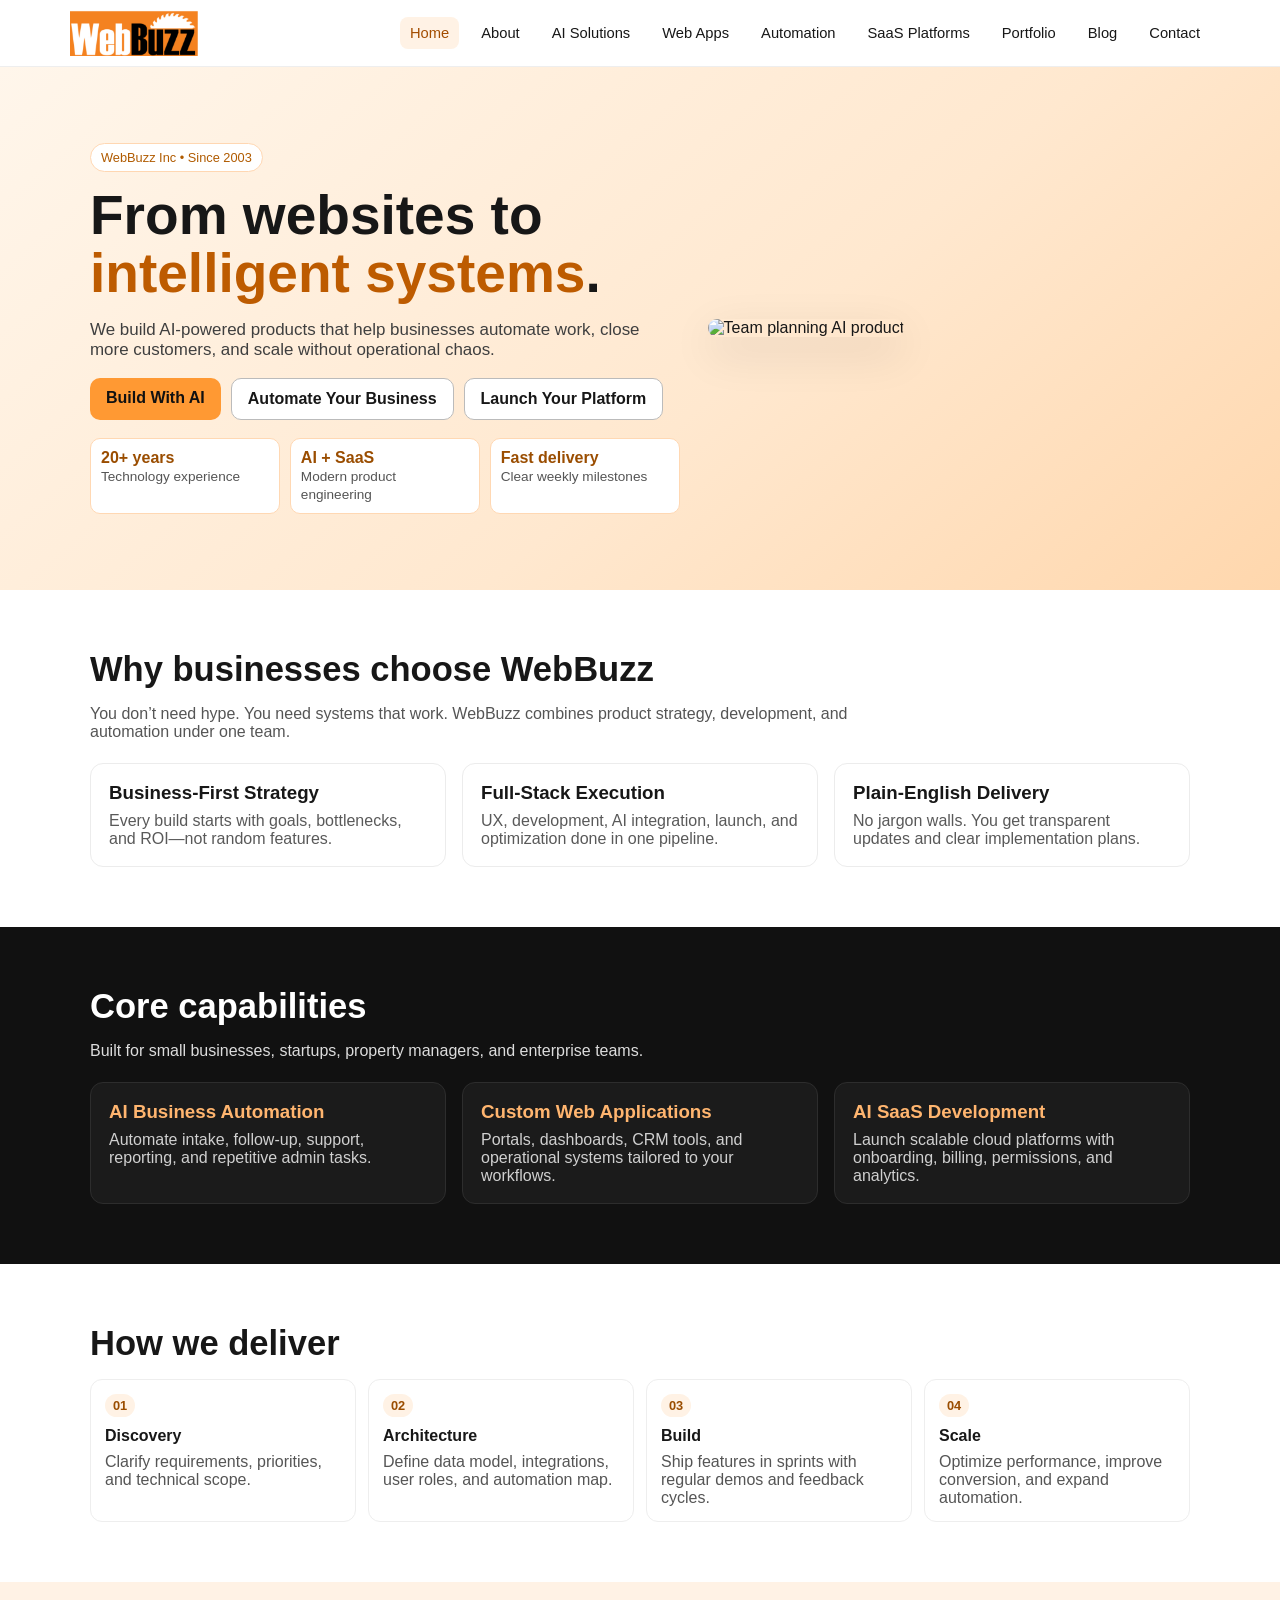
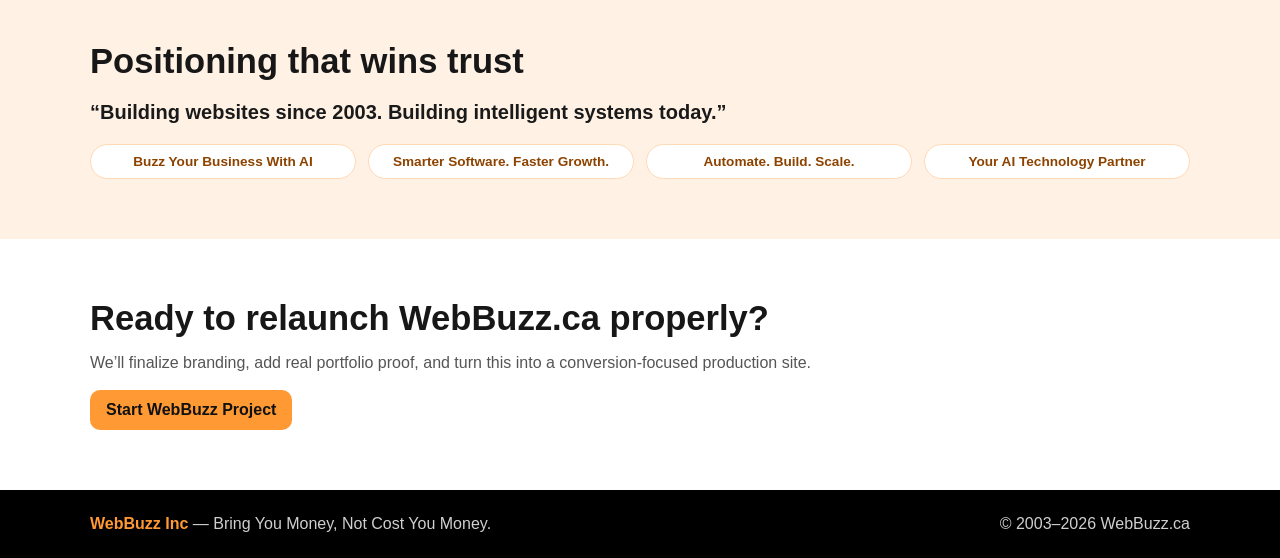
==== index.html @ e6836f95 "Fix header branding: remove duplicate text and switch to single logo asset" ====
<!doctype html><html lang='en'><head><meta charset='UTF-8'><meta name='viewport' content='width=device-width,initial-scale=1'><title>WebBuzz | AI Solutions & Web Development Since 2003</title><meta name='description' content='WebBuzz Inc builds AI-powered web apps, automation systems, and SaaS platforms. Building websites since 2003. Building intelligent systems today.'><link rel='stylesheet' href='styles.css'></head><body>
<header><div class='container nav'><a class='logo' href='index.html'><img src='assets/logo---f6509559-8bb0-4ac3-90e3-28b16aca6ada.pdf.png' alt='WebBuzz logo'></a><nav class='menu'><a class='active' href='index.html'>Home</a><a href='about.html'>About</a><a href='ai-solutions.html'>AI Solutions</a><a href='web-development.html'>Web Apps</a><a href='automation-agents.html'>Automation</a><a href='saas-development.html'>SaaS Platforms</a><a href='portfolio.html'>Portfolio</a><a href='blog.html'>Blog</a><a href='contact.html'>Contact</a></nav></div></header>

<section class='hero'>
  <div class='container hero-grid'>
    <div>
      <span class='kicker'>WebBuzz Inc • Since 2003</span>
      <h1>From websites to <span class='grad'>intelligent systems</span>.</h1>
      <p>We build AI-powered products that help businesses automate work, close more customers, and scale without operational chaos.</p>
      <div class='cta'>
        <a class='btn btn-primary' href='contact.html'>Build With AI</a>
        <a class='btn btn-secondary' href='automation-agents.html'>Automate Your Business</a>
        <a class='btn btn-secondary' href='saas-development.html'>Launch Your Platform</a>
      </div>
      <div class='mini-stats'>
        <div><strong>20+ years</strong><span>Technology experience</span></div>
        <div><strong>AI + SaaS</strong><span>Modern product engineering</span></div>
        <div><strong>Fast delivery</strong><span>Clear weekly milestones</span></div>
      </div>
    </div>
    <div><img src='https://images.pexels.com/photos/546819/pexels-photo-546819.jpeg?auto=compress&cs=tinysrgb&w=1200' alt='Team planning AI product'></div>
  </div>
</section>

<section>
  <div class='container'>
    <h2>Why businesses choose WebBuzz</h2>
    <p class='sub'>You don’t need hype. You need systems that work. WebBuzz combines product strategy, development, and automation under one team.</p>
    <div class='grid3'>
      <article class='card'><h3>Business-First Strategy</h3><p>Every build starts with goals, bottlenecks, and ROI—not random features.</p></article>
      <article class='card'><h3>Full-Stack Execution</h3><p>UX, development, AI integration, launch, and optimization done in one pipeline.</p></article>
      <article class='card'><h3>Plain-English Delivery</h3><p>No jargon walls. You get transparent updates and clear implementation plans.</p></article>
    </div>
  </div>
</section>

<section class='band'>
  <div class='container'>
    <h2>Core capabilities</h2>
    <p class='sub'>Built for small businesses, startups, property managers, and enterprise teams.</p>
    <div class='grid3'>
      <article class='card'><h3>AI Business Automation</h3><p>Automate intake, follow-up, support, reporting, and repetitive admin tasks.</p></article>
      <article class='card'><h3>Custom Web Applications</h3><p>Portals, dashboards, CRM tools, and operational systems tailored to your workflows.</p></article>
      <article class='card'><h3>AI SaaS Development</h3><p>Launch scalable cloud platforms with onboarding, billing, permissions, and analytics.</p></article>
    </div>
  </div>
</section>

<section>
  <div class='container'>
    <h2>How we deliver</h2>
    <div class='steps'>
      <div class='step'><b>01</b><h4>Discovery</h4><p>Clarify requirements, priorities, and technical scope.</p></div>
      <div class='step'><b>02</b><h4>Architecture</h4><p>Define data model, integrations, user roles, and automation map.</p></div>
      <div class='step'><b>03</b><h4>Build</h4><p>Ship features in sprints with regular demos and feedback cycles.</p></div>
      <div class='step'><b>04</b><h4>Scale</h4><p>Optimize performance, improve conversion, and expand automation.</p></div>
    </div>
  </div>
</section>

<section class='testi'>
  <div class='container'>
    <h2>Positioning that wins trust</h2>
    <p class='quote'>“Building websites since 2003. Building intelligent systems today.”</p>
    <div class='highlights'>
      <div class='pill'>Buzz Your Business With AI</div>
      <div class='pill'>Smarter Software. Faster Growth.</div>
      <div class='pill'>Automate. Build. Scale.</div>
      <div class='pill'>Your AI Technology Partner</div>
    </div>
  </div>
</section>

<section>
  <div class='container'>
    <h2>Ready to relaunch WebBuzz.ca properly?</h2>
    <p class='sub'>We’ll finalize branding, add real portfolio proof, and turn this into a conversion-focused production site.</p>
    <div class='cta'><a class='btn btn-primary' href='contact.html'>Start WebBuzz Project</a></div>
  </div>
</section>

<footer><div class='container foot'><div><span class='accent'>WebBuzz Inc</span> — Bring You Money, Not Cost You Money.</div><div>© 2003–2026 WebBuzz.ca</div></div></footer>
</body></html>
---- styles.css ----
:root{--primary:#ff9933;--black:#000;--gray:#cccccc;--bg:#fff;--text:#171717}
*{box-sizing:border-box}html,body{margin:0;padding:0;font-family:Inter,Segoe UI,Arial,sans-serif;background:var(--bg);color:var(--text)}
a{text-decoration:none;color:inherit}
.container{max-width:1140px;margin:0 auto;padding:0 20px}
header{position:sticky;top:0;background:#fff;border-bottom:1px solid #eee;z-index:20}
.nav{display:flex;justify-content:space-between;align-items:center;gap:14px;padding:10px 0}
.logo img{height:46px;width:auto;display:block}
.menu{display:flex;gap:12px;flex-wrap:wrap;font-size:.92rem}.menu a{padding:8px 10px;border-radius:8px}.menu a:hover,.menu a.active{background:#fff2e5;color:#a34d00}
.hero{background:linear-gradient(140deg,#fff6eb 0%,#ffe8cf 58%,#ffd7ad 100%);padding:76px 0}
.hero-grid{display:grid;grid-template-columns:1.1fr .9fr;gap:28px;align-items:center}
.hero h1{font-size:clamp(2.1rem,4.3vw,3.5rem);line-height:1.06;margin:0 0 12px}.grad{color:#bd5b00}
.hero p{color:#3f3f3f;font-size:1.06rem;max-width:700px}.kicker{display:inline-block;background:#fff;border:1px solid #ffd7b2;color:#b05b00;padding:6px 10px;border-radius:999px;font-size:.8rem;margin-bottom:14px}
.hero img{width:100%;border-radius:16px;box-shadow:0 15px 45px rgba(0,0,0,.12)}
.cta{display:flex;flex-wrap:wrap;gap:10px;margin-top:18px}.btn{padding:11px 16px;border-radius:10px;font-weight:700;display:inline-block}.btn-primary{background:var(--primary);color:#111}.btn-secondary{border:1px solid #bbb;background:#fff}
.mini-stats{display:grid;grid-template-columns:repeat(3,1fr);gap:10px;margin-top:18px}.mini-stats div{background:#fff;border:1px solid #ffd8b3;border-radius:10px;padding:10px}.mini-stats strong{display:block;color:#9a4d00}.mini-stats span{font-size:.85rem;color:#555}
section{padding:60px 0}h2{font-size:clamp(1.5rem,2.7vw,2.2rem);margin:0 0 10px}.sub{color:#555;max-width:760px}
.grid3{display:grid;grid-template-columns:repeat(3,1fr);gap:16px;margin-top:22px}.card{border:1px solid #ececec;border-radius:13px;padding:18px;background:#fff}.card h3{margin:0 0 8px}.card p{margin:0;color:#595959}
.band{background:#111;color:#f4f4f4}.band h2{color:#fff}.band .sub{color:#ddd}.band .card{background:#1b1b1b;border-color:#2d2d2d}.band .card p{color:#d0d0d0}.band .card h3{color:#ffb56f}
.steps{display:grid;grid-template-columns:repeat(4,1fr);gap:12px;margin-top:16px}.step{border:1px solid #eee;border-radius:12px;padding:14px;background:#fff}.step b{display:inline-block;background:#fff2e5;color:#9a4d00;padding:4px 8px;border-radius:999px;font-size:.8rem}.step h4{margin:10px 0 8px}.step p{margin:0;color:#555}
.testi{background:#fff2e5}.quote{font-size:1.25rem;font-weight:700;color:#1a1a1a;max-width:760px}
.highlights{display:grid;grid-template-columns:repeat(4,1fr);gap:12px;margin-top:18px}.pill{padding:9px 11px;border-radius:999px;background:#fff;color:#8d4300;font-weight:600;font-size:.85rem;text-align:center;border:1px solid #ffd8b5}
.contactbox{background:#fff2e5;border:1px solid #ffd9b8;border-radius:14px;padding:18px;margin-top:18px}
footer{background:#000;color:#cfcfcf;padding:25px 0}.foot{display:flex;justify-content:space-between;gap:10px;flex-wrap:wrap}.accent{color:var(--primary);font-weight:700}
@media (max-width:960px){.hero-grid,.grid3,.steps{grid-template-columns:1fr}.mini-stats{grid-template-columns:1fr 1fr}.highlights{grid-template-columns:repeat(2,1fr)}.menu{display:none}}
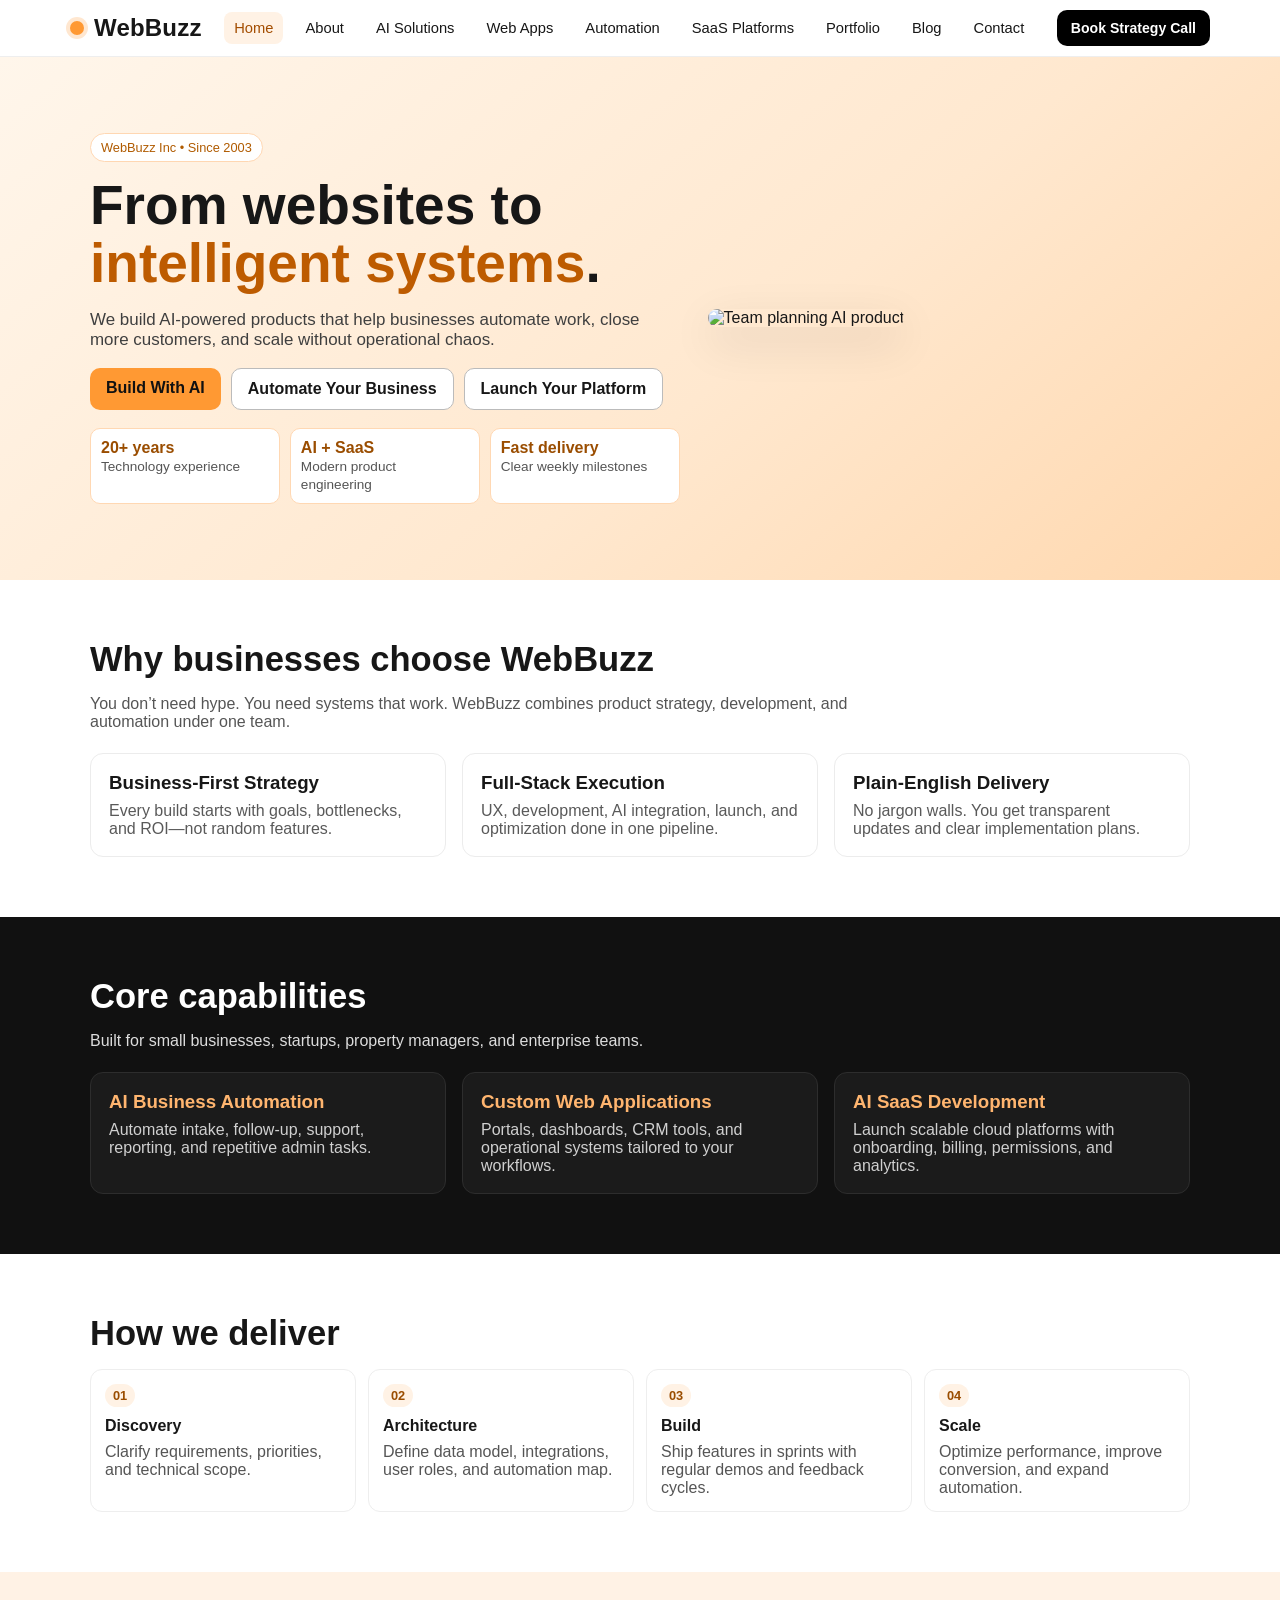
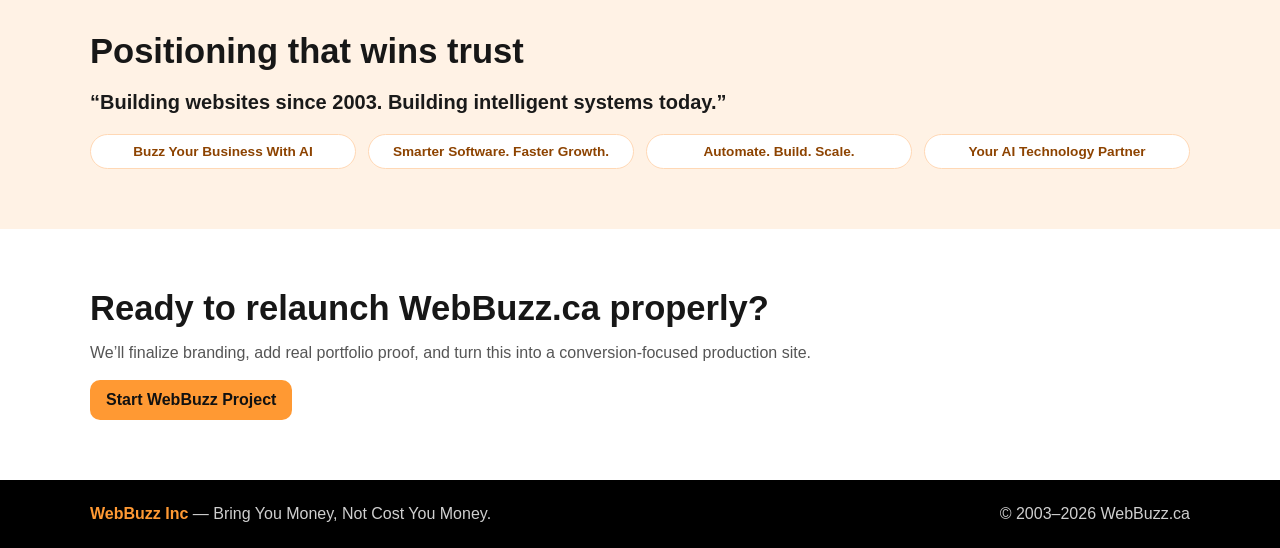
==== commit e7e2baa9: "WebBuzz V4: cleaner branding header and sharper nav CTA" ====
--- a/index.html
+++ b/index.html
@@ -1,5 +1,5 @@
 <!doctype html><html lang='en'><head><meta charset='UTF-8'><meta name='viewport' content='width=device-width,initial-scale=1'><title>WebBuzz | AI Solutions & Web Development Since 2003</title><meta name='description' content='WebBuzz Inc builds AI-powered web apps, automation systems, and SaaS platforms. Building websites since 2003. Building intelligent systems today.'><link rel='stylesheet' href='styles.css'></head><body>
-<header><div class='container nav'><a class='logo' href='index.html'><img src='assets/logo---f6509559-8bb0-4ac3-90e3-28b16aca6ada.pdf.png' alt='WebBuzz logo'></a><nav class='menu'><a class='active' href='index.html'>Home</a><a href='about.html'>About</a><a href='ai-solutions.html'>AI Solutions</a><a href='web-development.html'>Web Apps</a><a href='automation-agents.html'>Automation</a><a href='saas-development.html'>SaaS Platforms</a><a href='portfolio.html'>Portfolio</a><a href='blog.html'>Blog</a><a href='contact.html'>Contact</a></nav></div></header>
+<header><div class='container nav'><a class='logo text-logo' href='index.html'><span class='dot'></span><span>WebBuzz</span></a><nav class='menu'><a class='active' href='index.html'>Home</a><a href='about.html'>About</a><a href='ai-solutions.html'>AI Solutions</a><a href='web-development.html'>Web Apps</a><a href='automation-agents.html'>Automation</a><a href='saas-development.html'>SaaS Platforms</a><a href='portfolio.html'>Portfolio</a><a href='blog.html'>Blog</a><a href='contact.html'>Contact</a></nav><a class='nav-cta' href='contact.html'>Book Strategy Call</a></div></header>
 
 <section class='hero'>
   <div class='container hero-grid'>
--- a/styles.css
+++ b/styles.css
@@ -4,8 +4,10 @@
 .container{max-width:1140px;margin:0 auto;padding:0 20px}
 header{position:sticky;top:0;background:#fff;border-bottom:1px solid #eee;z-index:20}
 .nav{display:flex;justify-content:space-between;align-items:center;gap:14px;padding:10px 0}
-.logo img{height:46px;width:auto;display:block}
+.text-logo{display:flex;align-items:center;gap:10px;font-weight:900;font-size:1.5rem;letter-spacing:.2px}
+.text-logo .dot{width:14px;height:14px;background:var(--primary);border-radius:50%;display:inline-block;box-shadow:0 0 0 4px #ffe7d0}
 .menu{display:flex;gap:12px;flex-wrap:wrap;font-size:.92rem}.menu a{padding:8px 10px;border-radius:8px}.menu a:hover,.menu a.active{background:#fff2e5;color:#a34d00}
+.nav-cta{background:var(--black);color:#fff;padding:10px 14px;border-radius:10px;font-weight:700;font-size:.88rem}
 .hero{background:linear-gradient(140deg,#fff6eb 0%,#ffe8cf 58%,#ffd7ad 100%);padding:76px 0}
 .hero-grid{display:grid;grid-template-columns:1.1fr .9fr;gap:28px;align-items:center}
 .hero h1{font-size:clamp(2.1rem,4.3vw,3.5rem);line-height:1.06;margin:0 0 12px}.grad{color:#bd5b00}
@@ -21,4 +23,4 @@
 .highlights{display:grid;grid-template-columns:repeat(4,1fr);gap:12px;margin-top:18px}.pill{padding:9px 11px;border-radius:999px;background:#fff;color:#8d4300;font-weight:600;font-size:.85rem;text-align:center;border:1px solid #ffd8b5}
 .contactbox{background:#fff2e5;border:1px solid #ffd9b8;border-radius:14px;padding:18px;margin-top:18px}
 footer{background:#000;color:#cfcfcf;padding:25px 0}.foot{display:flex;justify-content:space-between;gap:10px;flex-wrap:wrap}.accent{color:var(--primary);font-weight:700}
-@media (max-width:960px){.hero-grid,.grid3,.steps{grid-template-columns:1fr}.mini-stats{grid-template-columns:1fr 1fr}.highlights{grid-template-columns:repeat(2,1fr)}.menu{display:none}}
+@media (max-width:960px){.hero-grid,.grid3,.steps{grid-template-columns:1fr}.mini-stats{grid-template-columns:1fr 1fr}.highlights{grid-template-columns:repeat(2,1fr)}.menu,.nav-cta{display:none}}
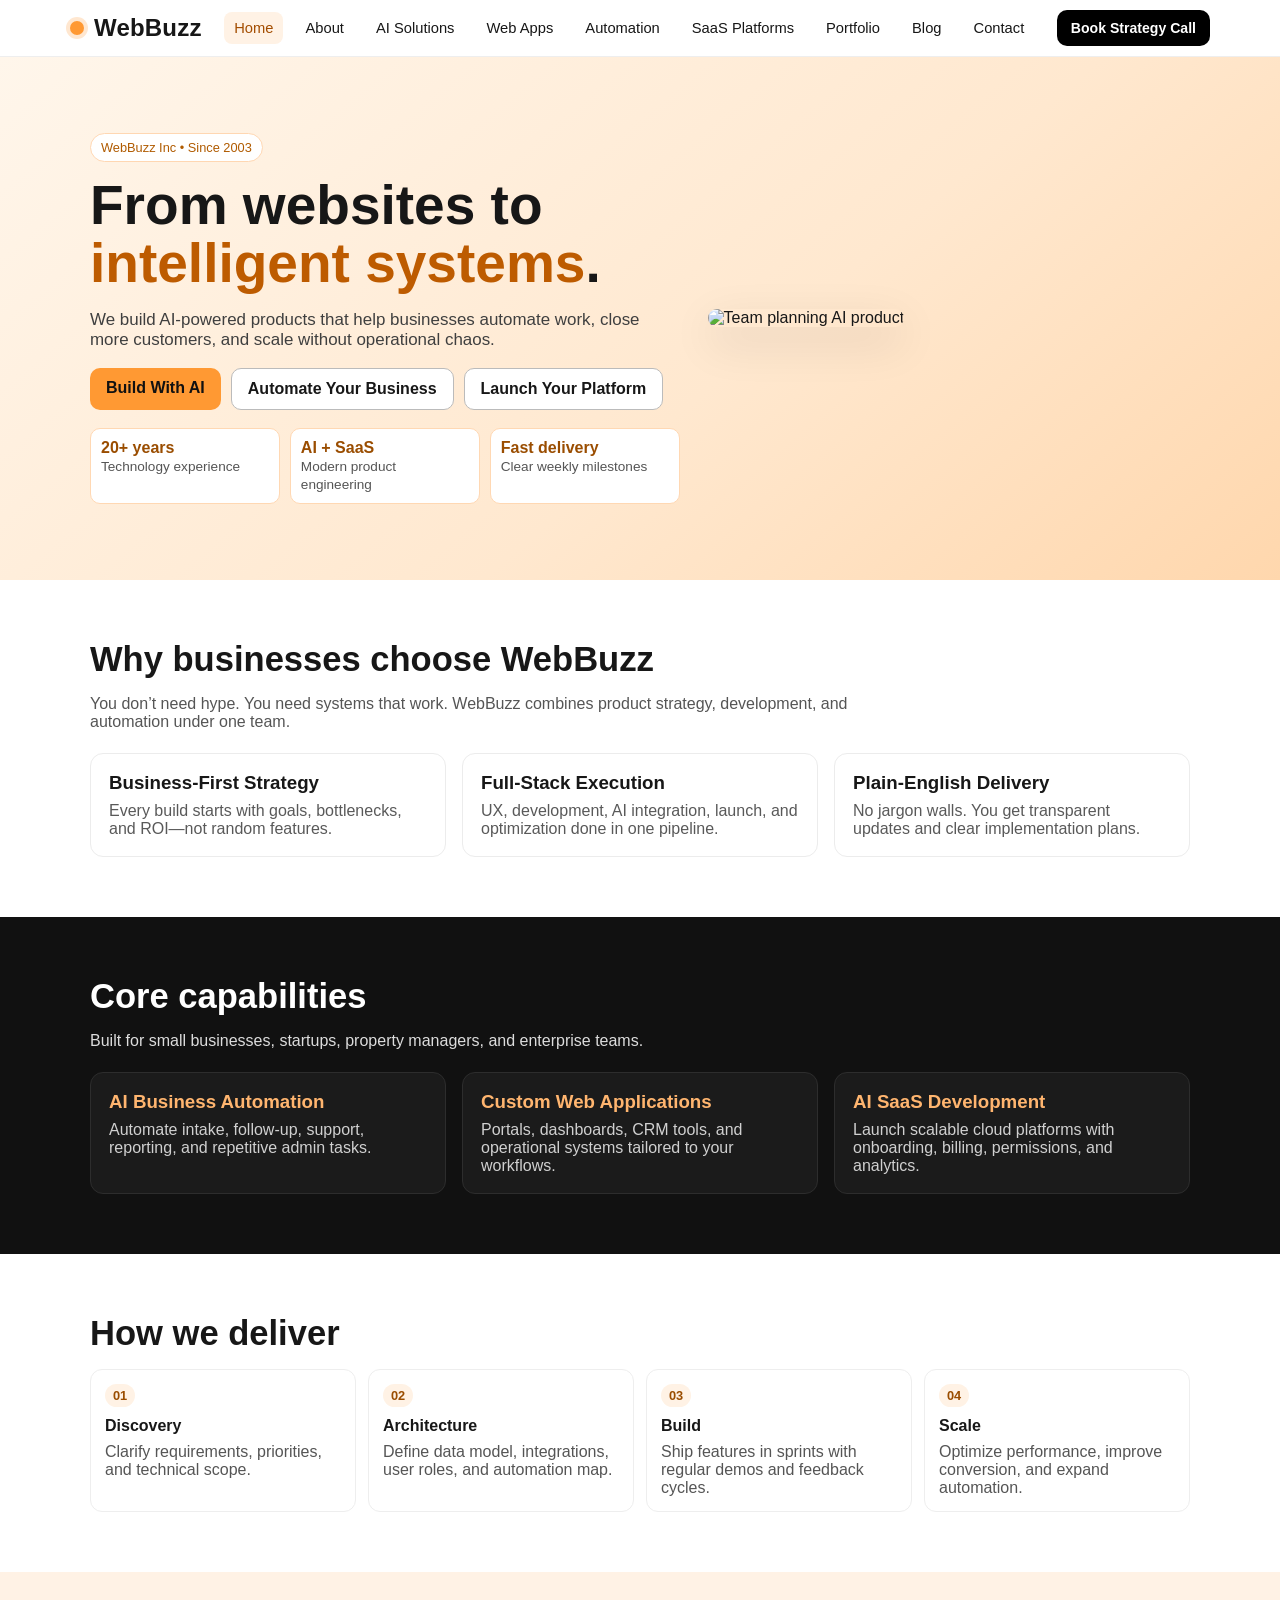
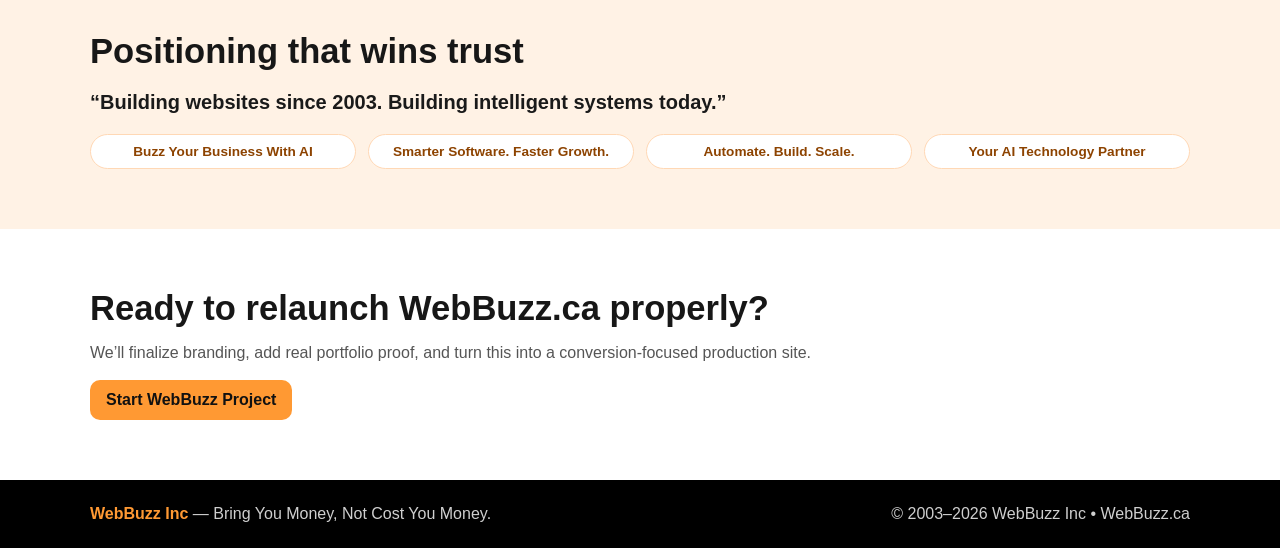
==== commit 83cd11b4: "Update official WebBuzz company identity and contact details" ====
--- a/index.html
+++ b/index.html
@@ -79,5 +79,5 @@
   </div>
 </section>
 
-<footer><div class='container foot'><div><span class='accent'>WebBuzz Inc</span> — Bring You Money, Not Cost You Money.</div><div>© 2003–2026 WebBuzz.ca</div></div></footer>
+<footer><div class='container foot'><div><span class='accent'>WebBuzz Inc</span> — Bring You Money, Not Cost You Money.</div><div>© 2003–2026 WebBuzz Inc • WebBuzz.ca</div></div></footer>
 </body></html>
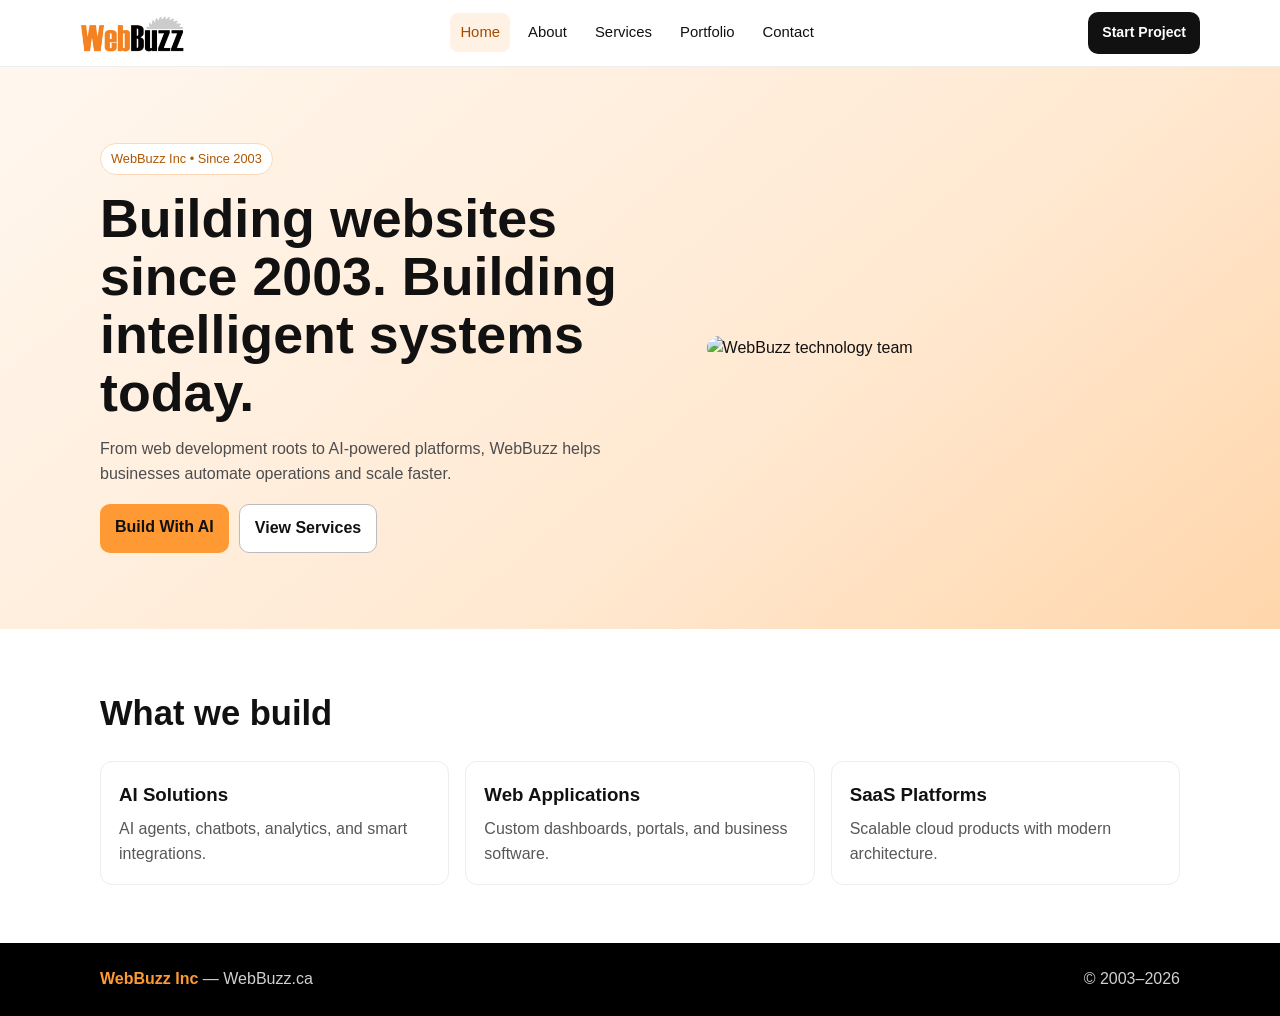
==== commit 3917dd14: "Fresh restart: clean 5-page WebBuzz baseline with logo fallback and form-only contact" ====
--- a/index.html
+++ b/index.html
@@ -1,83 +1,6 @@
-<!doctype html><html lang='en'><head><meta charset='UTF-8'><meta name='viewport' content='width=device-width,initial-scale=1'><title>WebBuzz | AI Solutions & Web Development Since 2003</title><meta name='description' content='WebBuzz Inc builds AI-powered web apps, automation systems, and SaaS platforms. Building websites since 2003. Building intelligent systems today.'><link rel='stylesheet' href='styles.css'></head><body>
-<header><div class='container nav'><a class='logo text-logo' href='index.html'><span class='dot'></span><span>WebBuzz</span></a><nav class='menu'><a class='active' href='index.html'>Home</a><a href='about.html'>About</a><a href='ai-solutions.html'>AI Solutions</a><a href='web-development.html'>Web Apps</a><a href='automation-agents.html'>Automation</a><a href='saas-development.html'>SaaS Platforms</a><a href='portfolio.html'>Portfolio</a><a href='blog.html'>Blog</a><a href='contact.html'>Contact</a></nav><a class='nav-cta' href='contact.html'>Book Strategy Call</a></div></header>
-
-<section class='hero'>
-  <div class='container hero-grid'>
-    <div>
-      <span class='kicker'>WebBuzz Inc • Since 2003</span>
-      <h1>From websites to <span class='grad'>intelligent systems</span>.</h1>
-      <p>We build AI-powered products that help businesses automate work, close more customers, and scale without operational chaos.</p>
-      <div class='cta'>
-        <a class='btn btn-primary' href='contact.html'>Build With AI</a>
-        <a class='btn btn-secondary' href='automation-agents.html'>Automate Your Business</a>
-        <a class='btn btn-secondary' href='saas-development.html'>Launch Your Platform</a>
-      </div>
-      <div class='mini-stats'>
-        <div><strong>20+ years</strong><span>Technology experience</span></div>
-        <div><strong>AI + SaaS</strong><span>Modern product engineering</span></div>
-        <div><strong>Fast delivery</strong><span>Clear weekly milestones</span></div>
-      </div>
-    </div>
-    <div><img src='https://images.pexels.com/photos/546819/pexels-photo-546819.jpeg?auto=compress&cs=tinysrgb&w=1200' alt='Team planning AI product'></div>
-  </div>
-</section>
-
-<section>
-  <div class='container'>
-    <h2>Why businesses choose WebBuzz</h2>
-    <p class='sub'>You don’t need hype. You need systems that work. WebBuzz combines product strategy, development, and automation under one team.</p>
-    <div class='grid3'>
-      <article class='card'><h3>Business-First Strategy</h3><p>Every build starts with goals, bottlenecks, and ROI—not random features.</p></article>
-      <article class='card'><h3>Full-Stack Execution</h3><p>UX, development, AI integration, launch, and optimization done in one pipeline.</p></article>
-      <article class='card'><h3>Plain-English Delivery</h3><p>No jargon walls. You get transparent updates and clear implementation plans.</p></article>
-    </div>
-  </div>
-</section>
-
-<section class='band'>
-  <div class='container'>
-    <h2>Core capabilities</h2>
-    <p class='sub'>Built for small businesses, startups, property managers, and enterprise teams.</p>
-    <div class='grid3'>
-      <article class='card'><h3>AI Business Automation</h3><p>Automate intake, follow-up, support, reporting, and repetitive admin tasks.</p></article>
-      <article class='card'><h3>Custom Web Applications</h3><p>Portals, dashboards, CRM tools, and operational systems tailored to your workflows.</p></article>
-      <article class='card'><h3>AI SaaS Development</h3><p>Launch scalable cloud platforms with onboarding, billing, permissions, and analytics.</p></article>
-    </div>
-  </div>
-</section>
-
-<section>
-  <div class='container'>
-    <h2>How we deliver</h2>
-    <div class='steps'>
-      <div class='step'><b>01</b><h4>Discovery</h4><p>Clarify requirements, priorities, and technical scope.</p></div>
-      <div class='step'><b>02</b><h4>Architecture</h4><p>Define data model, integrations, user roles, and automation map.</p></div>
-      <div class='step'><b>03</b><h4>Build</h4><p>Ship features in sprints with regular demos and feedback cycles.</p></div>
-      <div class='step'><b>04</b><h4>Scale</h4><p>Optimize performance, improve conversion, and expand automation.</p></div>
-    </div>
-  </div>
-</section>
-
-<section class='testi'>
-  <div class='container'>
-    <h2>Positioning that wins trust</h2>
-    <p class='quote'>“Building websites since 2003. Building intelligent systems today.”</p>
-    <div class='highlights'>
-      <div class='pill'>Buzz Your Business With AI</div>
-      <div class='pill'>Smarter Software. Faster Growth.</div>
-      <div class='pill'>Automate. Build. Scale.</div>
-      <div class='pill'>Your AI Technology Partner</div>
-    </div>
-  </div>
-</section>
-
-<section>
-  <div class='container'>
-    <h2>Ready to relaunch WebBuzz.ca properly?</h2>
-    <p class='sub'>We’ll finalize branding, add real portfolio proof, and turn this into a conversion-focused production site.</p>
-    <div class='cta'><a class='btn btn-primary' href='contact.html'>Start WebBuzz Project</a></div>
-  </div>
-</section>
-
-<footer><div class='container foot'><div><span class='accent'>WebBuzz Inc</span> — Bring You Money, Not Cost You Money.</div><div>© 2003–2026 WebBuzz Inc • WebBuzz.ca</div></div></footer>
+<!doctype html><html lang='en'><head><meta charset='UTF-8'><meta name='viewport' content='width=device-width,initial-scale=1'><title>WebBuzz | AI Solutions & Web Development</title><meta name='description' content='WebBuzz Inc builds AI-powered web apps, automation systems, and SaaS platforms.'><link rel='stylesheet' href='styles.css'></head><body>
+<header><div class='container nav'><a class='brand' href='index.html'><img src='assets/logo-png---f2731ce9-4fc7-46bf-8109-6ccbe7c74b71.pdf.png' alt='WebBuzz logo' onerror="this.style.display='none';this.nextElementSibling.style.display='inline'"/><span class='brand-fallback'>WebBuzz</span></a><nav class='menu'><a class='active' href='index.html'>Home</a><a href='about.html'>About</a><a href='services.html'>Services</a><a href='portfolio.html'>Portfolio</a><a href='contact.html'>Contact</a></nav><a class='nav-cta' href='contact.html'>Start Project</a></div></header>
+<section class='hero'><div class='container hero-grid'><div><span class='kicker'>WebBuzz Inc • Since 2003</span><h1>Building websites since 2003. Building intelligent systems today.</h1><p class='sub'>From web development roots to AI-powered platforms, WebBuzz helps businesses automate operations and scale faster.</p><div class='cta'><a class='btn btn-primary' href='contact.html'>Build With AI</a><a class='btn btn-secondary' href='services.html'>View Services</a></div></div><div><img src='https://images.pexels.com/photos/3861969/pexels-photo-3861969.jpeg?auto=compress&cs=tinysrgb&w=1200' alt='WebBuzz technology team'></div></div></section>
+<section><div class='container'><h2>What we build</h2><div class='grid3'><article class='card'><h3>AI Solutions</h3><p>AI agents, chatbots, analytics, and smart integrations.</p></article><article class='card'><h3>Web Applications</h3><p>Custom dashboards, portals, and business software.</p></article><article class='card'><h3>SaaS Platforms</h3><p>Scalable cloud products with modern architecture.</p></article></div></div></section>
+<footer><div class='container foot'><div><span class='accent'>WebBuzz Inc</span> — WebBuzz.ca</div><div>© 2003–2026</div></div></footer>
 </body></html>
--- a/styles.css
+++ b/styles.css
@@ -1,26 +1,24 @@
-:root{--primary:#ff9933;--black:#000;--gray:#cccccc;--bg:#fff;--text:#171717}
-*{box-sizing:border-box}html,body{margin:0;padding:0;font-family:Inter,Segoe UI,Arial,sans-serif;background:var(--bg);color:var(--text)}
+:root{--primary:#ff9933;--black:#111;--muted:#666;--bg:#fff}
+*{box-sizing:border-box}body{margin:0;font-family:Inter,Segoe UI,Arial,sans-serif;color:var(--black);background:var(--bg);line-height:1.55}
+.container{max-width:1120px;margin:0 auto;padding:0 20px}
 a{text-decoration:none;color:inherit}
-.container{max-width:1140px;margin:0 auto;padding:0 20px}
 header{position:sticky;top:0;background:#fff;border-bottom:1px solid #eee;z-index:20}
-.nav{display:flex;justify-content:space-between;align-items:center;gap:14px;padding:10px 0}
-.text-logo{display:flex;align-items:center;gap:10px;font-weight:900;font-size:1.5rem;letter-spacing:.2px}
-.text-logo .dot{width:14px;height:14px;background:var(--primary);border-radius:50%;display:inline-block;box-shadow:0 0 0 4px #ffe7d0}
-.menu{display:flex;gap:12px;flex-wrap:wrap;font-size:.92rem}.menu a{padding:8px 10px;border-radius:8px}.menu a:hover,.menu a.active{background:#fff2e5;color:#a34d00}
+.nav{display:flex;align-items:center;justify-content:space-between;padding:12px 0;gap:16px}
+.brand{display:flex;align-items:center;gap:10px;font-weight:800;font-size:1.25rem}
+.brand img{height:38px;width:auto;display:block}
+.brand-fallback{display:none}
+.menu{display:flex;gap:8px;flex-wrap:wrap}.menu a{padding:8px 10px;border-radius:8px;font-size:.93rem}.menu a:hover,.menu a.active{background:#fff1e3;color:#a14d00}
 .nav-cta{background:var(--black);color:#fff;padding:10px 14px;border-radius:10px;font-weight:700;font-size:.88rem}
-.hero{background:linear-gradient(140deg,#fff6eb 0%,#ffe8cf 58%,#ffd7ad 100%);padding:76px 0}
+.hero{background:linear-gradient(140deg,#fff7ef 0%,#ffe9d2 60%,#ffd6ab 100%);padding:76px 0}
 .hero-grid{display:grid;grid-template-columns:1.1fr .9fr;gap:28px;align-items:center}
-.hero h1{font-size:clamp(2.1rem,4.3vw,3.5rem);line-height:1.06;margin:0 0 12px}.grad{color:#bd5b00}
-.hero p{color:#3f3f3f;font-size:1.06rem;max-width:700px}.kicker{display:inline-block;background:#fff;border:1px solid #ffd7b2;color:#b05b00;padding:6px 10px;border-radius:999px;font-size:.8rem;margin-bottom:14px}
-.hero img{width:100%;border-radius:16px;box-shadow:0 15px 45px rgba(0,0,0,.12)}
-.cta{display:flex;flex-wrap:wrap;gap:10px;margin-top:18px}.btn{padding:11px 16px;border-radius:10px;font-weight:700;display:inline-block}.btn-primary{background:var(--primary);color:#111}.btn-secondary{border:1px solid #bbb;background:#fff}
-.mini-stats{display:grid;grid-template-columns:repeat(3,1fr);gap:10px;margin-top:18px}.mini-stats div{background:#fff;border:1px solid #ffd8b3;border-radius:10px;padding:10px}.mini-stats strong{display:block;color:#9a4d00}.mini-stats span{font-size:.85rem;color:#555}
-section{padding:60px 0}h2{font-size:clamp(1.5rem,2.7vw,2.2rem);margin:0 0 10px}.sub{color:#555;max-width:760px}
-.grid3{display:grid;grid-template-columns:repeat(3,1fr);gap:16px;margin-top:22px}.card{border:1px solid #ececec;border-radius:13px;padding:18px;background:#fff}.card h3{margin:0 0 8px}.card p{margin:0;color:#595959}
-.band{background:#111;color:#f4f4f4}.band h2{color:#fff}.band .sub{color:#ddd}.band .card{background:#1b1b1b;border-color:#2d2d2d}.band .card p{color:#d0d0d0}.band .card h3{color:#ffb56f}
-.steps{display:grid;grid-template-columns:repeat(4,1fr);gap:12px;margin-top:16px}.step{border:1px solid #eee;border-radius:12px;padding:14px;background:#fff}.step b{display:inline-block;background:#fff2e5;color:#9a4d00;padding:4px 8px;border-radius:999px;font-size:.8rem}.step h4{margin:10px 0 8px}.step p{margin:0;color:#555}
-.testi{background:#fff2e5}.quote{font-size:1.25rem;font-weight:700;color:#1a1a1a;max-width:760px}
-.highlights{display:grid;grid-template-columns:repeat(4,1fr);gap:12px;margin-top:18px}.pill{padding:9px 11px;border-radius:999px;background:#fff;color:#8d4300;font-weight:600;font-size:.85rem;text-align:center;border:1px solid #ffd8b5}
-.contactbox{background:#fff2e5;border:1px solid #ffd9b8;border-radius:14px;padding:18px;margin-top:18px}
-footer{background:#000;color:#cfcfcf;padding:25px 0}.foot{display:flex;justify-content:space-between;gap:10px;flex-wrap:wrap}.accent{color:var(--primary);font-weight:700}
-@media (max-width:960px){.hero-grid,.grid3,.steps{grid-template-columns:1fr}.mini-stats{grid-template-columns:1fr 1fr}.highlights{grid-template-columns:repeat(2,1fr)}.menu,.nav-cta{display:none}}
+.kicker{display:inline-block;background:#fff;border:1px solid #ffd8b5;color:#af5600;padding:5px 10px;border-radius:999px;font-size:.8rem;margin-bottom:14px}
+h1{font-size:clamp(2rem,4.2vw,3.4rem);line-height:1.08;margin:0 0 12px}h2{font-size:clamp(1.5rem,2.7vw,2.2rem);margin:0 0 10px}
+.sub{color:#4d4d4d;max-width:760px}
+.hero img{width:100%;border-radius:14px}
+.cta{display:flex;gap:10px;flex-wrap:wrap;margin-top:18px}.btn{padding:11px 15px;border-radius:10px;font-weight:700;display:inline-block}.btn-primary{background:var(--primary);color:#111}.btn-secondary{border:1px solid #bbb;background:#fff}
+section{padding:58px 0}
+.grid3{display:grid;grid-template-columns:repeat(3,1fr);gap:16px;margin-top:20px}
+.card{border:1px solid #ededed;border-radius:12px;padding:18px;background:#fff}.card h3{margin:0 0 8px}.card p{margin:0;color:#575757}
+footer{background:#000;color:#d0d0d0;padding:24px 0}.foot{display:flex;justify-content:space-between;gap:10px;flex-wrap:wrap}.accent{color:#ff9933;font-weight:700}
+.form{display:grid;gap:12px;max-width:760px}.form label{display:grid;gap:6px;font-weight:600}.form input,.form textarea{padding:11px;border:1px solid #ddd;border-radius:10px;font:inherit}
+@media (max-width:960px){.hero-grid,.grid3{grid-template-columns:1fr}.menu,.nav-cta{display:none}}
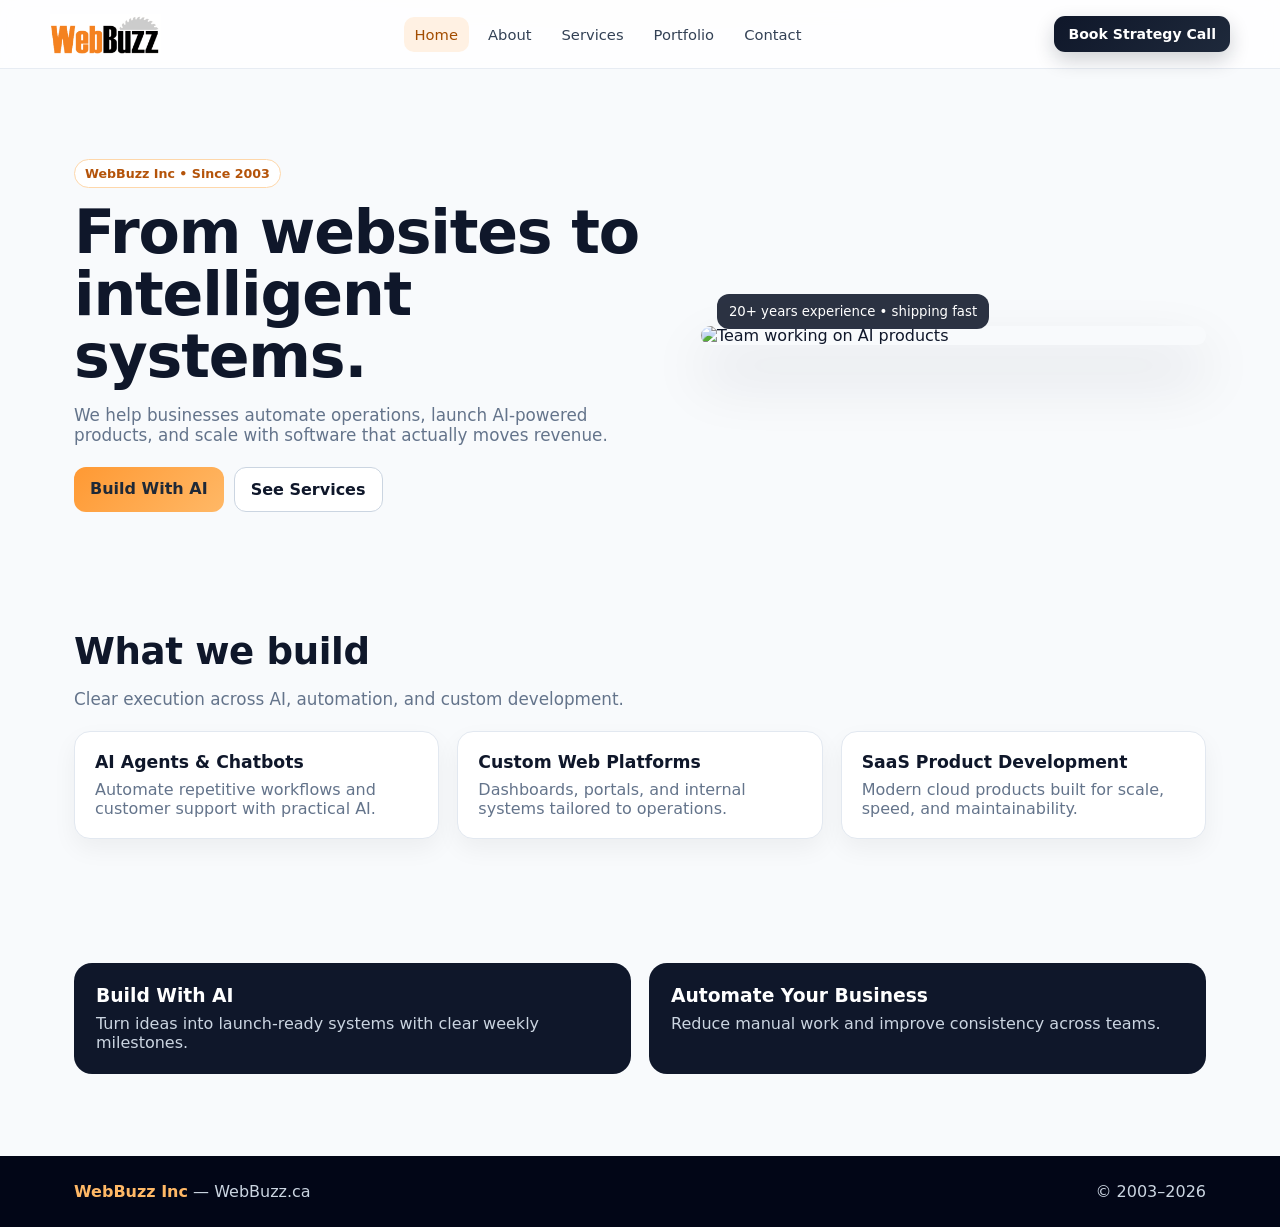
==== commit fc43f2c8: "Visual overhaul: modern UI system and premium homepage redesign" ====
--- a/index.html
+++ b/index.html
@@ -1,6 +1,7 @@
-<!doctype html><html lang='en'><head><meta charset='UTF-8'><meta name='viewport' content='width=device-width,initial-scale=1'><title>WebBuzz | AI Solutions & Web Development</title><meta name='description' content='WebBuzz Inc builds AI-powered web apps, automation systems, and SaaS platforms.'><link rel='stylesheet' href='styles.css'></head><body>
-<header><div class='container nav'><a class='brand' href='index.html'><img src='assets/logo-png---f2731ce9-4fc7-46bf-8109-6ccbe7c74b71.pdf.png' alt='WebBuzz logo' onerror="this.style.display='none';this.nextElementSibling.style.display='inline'"/><span class='brand-fallback'>WebBuzz</span></a><nav class='menu'><a class='active' href='index.html'>Home</a><a href='about.html'>About</a><a href='services.html'>Services</a><a href='portfolio.html'>Portfolio</a><a href='contact.html'>Contact</a></nav><a class='nav-cta' href='contact.html'>Start Project</a></div></header>
-<section class='hero'><div class='container hero-grid'><div><span class='kicker'>WebBuzz Inc • Since 2003</span><h1>Building websites since 2003. Building intelligent systems today.</h1><p class='sub'>From web development roots to AI-powered platforms, WebBuzz helps businesses automate operations and scale faster.</p><div class='cta'><a class='btn btn-primary' href='contact.html'>Build With AI</a><a class='btn btn-secondary' href='services.html'>View Services</a></div></div><div><img src='https://images.pexels.com/photos/3861969/pexels-photo-3861969.jpeg?auto=compress&cs=tinysrgb&w=1200' alt='WebBuzz technology team'></div></div></section>
-<section><div class='container'><h2>What we build</h2><div class='grid3'><article class='card'><h3>AI Solutions</h3><p>AI agents, chatbots, analytics, and smart integrations.</p></article><article class='card'><h3>Web Applications</h3><p>Custom dashboards, portals, and business software.</p></article><article class='card'><h3>SaaS Platforms</h3><p>Scalable cloud products with modern architecture.</p></article></div></div></section>
+<!doctype html><html lang='en'><head><meta charset='UTF-8'><meta name='viewport' content='width=device-width,initial-scale=1'><title>WebBuzz | From Websites to Intelligent Systems</title><meta name='description' content='WebBuzz Inc builds AI-powered web apps, automation systems, and SaaS platforms.'><link rel='stylesheet' href='styles.css'></head><body>
+<header><div class='container nav'><a class='brand' href='index.html'><img src='assets/logo-png---f2731ce9-4fc7-46bf-8109-6ccbe7c74b71.pdf.png' alt='WebBuzz logo' onerror="this.style.display='none';this.nextElementSibling.style.display='inline'"/><span class='brand-fallback'>WebBuzz</span></a><nav class='menu'><a class='active' href='index.html'>Home</a><a href='about.html'>About</a><a href='services.html'>Services</a><a href='portfolio.html'>Portfolio</a><a href='contact.html'>Contact</a></nav><a class='nav-cta' href='contact.html'>Book Strategy Call</a></div></header>
+<section class='hero'><div class='container hero-grid'><div><span class='kicker'>WebBuzz Inc • Since 2003</span><h1>From websites to intelligent systems.</h1><p class='sub'>We help businesses automate operations, launch AI-powered products, and scale with software that actually moves revenue.</p><div class='cta'><a class='btn btn-primary' href='contact.html'>Build With AI</a><a class='btn btn-secondary' href='services.html'>See Services</a></div></div><div class='hero-media'><img src='https://images.pexels.com/photos/3861969/pexels-photo-3861969.jpeg?auto=compress&cs=tinysrgb&w=1400' alt='Team working on AI products'><div class='floating'>20+ years experience • shipping fast</div></div></div></section>
+<section><div class='container'><h2>What we build</h2><p class='sub'>Clear execution across AI, automation, and custom development.</p><div class='grid3'><article class='card'><h3>AI Agents & Chatbots</h3><p>Automate repetitive workflows and customer support with practical AI.</p></article><article class='card'><h3>Custom Web Platforms</h3><p>Dashboards, portals, and internal systems tailored to operations.</p></article><article class='card'><h3>SaaS Product Development</h3><p>Modern cloud products built for scale, speed, and maintainability.</p></article></div></div></section>
+<section><div class='container split'><div class='panel'><h3>Build With AI</h3><p>Turn ideas into launch-ready systems with clear weekly milestones.</p></div><div class='panel'><h3>Automate Your Business</h3><p>Reduce manual work and improve consistency across teams.</p></div></div></section>
 <footer><div class='container foot'><div><span class='accent'>WebBuzz Inc</span> — WebBuzz.ca</div><div>© 2003–2026</div></div></footer>
-</body></html>
+</body></html>
--- a/styles.css
+++ b/styles.css
@@ -1,24 +1,23 @@
-:root{--primary:#ff9933;--black:#111;--muted:#666;--bg:#fff}
-*{box-sizing:border-box}body{margin:0;font-family:Inter,Segoe UI,Arial,sans-serif;color:var(--black);background:var(--bg);line-height:1.55}
-.container{max-width:1120px;margin:0 auto;padding:0 20px}
+:root{--primary:#ff9933;--primary-2:#ffb866;--ink:#0f172a;--muted:#64748b;--line:#e2e8f0;--bg:#f8fafc;--card:#ffffff}
+*{box-sizing:border-box}html,body{margin:0;padding:0}body{font-family:Inter,ui-sans-serif,system-ui,-apple-system,Segoe UI,Roboto,Arial,sans-serif;color:var(--ink);background:radial-gradient(1200px 500px at 50% -20%,#ffe8d1 0%,#f8fafc 55%)}
 a{text-decoration:none;color:inherit}
-header{position:sticky;top:0;background:#fff;border-bottom:1px solid #eee;z-index:20}
-.nav{display:flex;align-items:center;justify-content:space-between;padding:12px 0;gap:16px}
-.brand{display:flex;align-items:center;gap:10px;font-weight:800;font-size:1.25rem}
-.brand img{height:38px;width:auto;display:block}
-.brand-fallback{display:none}
-.menu{display:flex;gap:8px;flex-wrap:wrap}.menu a{padding:8px 10px;border-radius:8px;font-size:.93rem}.menu a:hover,.menu a.active{background:#fff1e3;color:#a14d00}
-.nav-cta{background:var(--black);color:#fff;padding:10px 14px;border-radius:10px;font-weight:700;font-size:.88rem}
-.hero{background:linear-gradient(140deg,#fff7ef 0%,#ffe9d2 60%,#ffd6ab 100%);padding:76px 0}
-.hero-grid{display:grid;grid-template-columns:1.1fr .9fr;gap:28px;align-items:center}
-.kicker{display:inline-block;background:#fff;border:1px solid #ffd8b5;color:#af5600;padding:5px 10px;border-radius:999px;font-size:.8rem;margin-bottom:14px}
-h1{font-size:clamp(2rem,4.2vw,3.4rem);line-height:1.08;margin:0 0 12px}h2{font-size:clamp(1.5rem,2.7vw,2.2rem);margin:0 0 10px}
-.sub{color:#4d4d4d;max-width:760px}
-.hero img{width:100%;border-radius:14px}
-.cta{display:flex;gap:10px;flex-wrap:wrap;margin-top:18px}.btn{padding:11px 15px;border-radius:10px;font-weight:700;display:inline-block}.btn-primary{background:var(--primary);color:#111}.btn-secondary{border:1px solid #bbb;background:#fff}
-section{padding:58px 0}
-.grid3{display:grid;grid-template-columns:repeat(3,1fr);gap:16px;margin-top:20px}
-.card{border:1px solid #ededed;border-radius:12px;padding:18px;background:#fff}.card h3{margin:0 0 8px}.card p{margin:0;color:#575757}
-footer{background:#000;color:#d0d0d0;padding:24px 0}.foot{display:flex;justify-content:space-between;gap:10px;flex-wrap:wrap}.accent{color:#ff9933;font-weight:700}
-.form{display:grid;gap:12px;max-width:760px}.form label{display:grid;gap:6px;font-weight:600}.form input,.form textarea{padding:11px;border:1px solid #ddd;border-radius:10px;font:inherit}
-@media (max-width:960px){.hero-grid,.grid3{grid-template-columns:1fr}.menu,.nav-cta{display:none}}
+.container{max-width:1180px;margin:0 auto;padding:0 24px}
+header{position:sticky;top:0;z-index:50;background:rgba(255,255,255,.8);backdrop-filter:blur(10px);border-bottom:1px solid rgba(226,232,240,.8)}
+.nav{display:flex;align-items:center;justify-content:space-between;gap:14px;padding:14px 0}
+.brand{display:flex;align-items:center;gap:10px;font-weight:900;letter-spacing:.2px}.brand img{height:40px;width:auto;display:block}.brand-fallback{display:none}
+.menu{display:flex;gap:8px;flex-wrap:wrap}.menu a{padding:9px 11px;border-radius:10px;font-size:.92rem;color:#334155}.menu a:hover,.menu a.active{background:#fff1e3;color:#a34d00}
+.nav-cta{background:linear-gradient(135deg,var(--ink),#1e293b);color:#fff;padding:10px 14px;border-radius:11px;font-weight:700;font-size:.88rem;box-shadow:0 8px 20px rgba(15,23,42,.2)}
+.hero{padding:90px 0 56px}.hero-grid{display:grid;grid-template-columns:1.08fr .92fr;gap:34px;align-items:center}
+.kicker{display:inline-block;background:#fff;border:1px solid #fed7aa;color:#b45309;padding:6px 10px;border-radius:999px;font-size:.79rem;margin-bottom:14px;font-weight:700}
+h1{font-size:clamp(2.1rem,4.7vw,4rem);line-height:1.03;letter-spacing:-.02em;margin:0 0 14px}.sub{color:var(--muted);max-width:760px;font-size:1.05rem}
+.hero-media{position:relative}.hero-media img{width:100%;border-radius:20px;display:block;box-shadow:0 30px 60px rgba(15,23,42,.16)}
+.floating{position:absolute;left:16px;bottom:16px;background:rgba(15,23,42,.88);color:#fff;padding:10px 12px;border-radius:12px;font-size:.83rem}
+.cta{display:flex;gap:10px;flex-wrap:wrap;margin-top:22px}.btn{padding:12px 16px;border-radius:12px;font-weight:800;display:inline-block}.btn-primary{background:linear-gradient(135deg,var(--primary),var(--primary-2));color:#1f2937}.btn-secondary{border:1px solid #cbd5e1;background:#fff;color:#0f172a}
+section{padding:62px 0}h2{font-size:clamp(1.5rem,2.9vw,2.35rem);letter-spacing:-.01em;margin:0 0 10px}
+.grid3{display:grid;grid-template-columns:repeat(3,1fr);gap:18px;margin-top:22px}
+.card{background:var(--card);border:1px solid var(--line);border-radius:16px;padding:20px;box-shadow:0 10px 25px rgba(2,6,23,.05);transition:.2s transform,.2s box-shadow}.card:hover{transform:translateY(-3px);box-shadow:0 18px 35px rgba(2,6,23,.1)}.card h3{margin:0 0 8px;font-size:1.08rem}.card p{margin:0;color:#64748b}
+.split{display:grid;grid-template-columns:1fr 1fr;gap:18px}
+.panel{background:#0f172a;color:#e2e8f0;border-radius:18px;padding:22px}.panel h3{margin:0 0 8px;color:#fff}.panel p{margin:0;color:#cbd5e1}
+.form{display:grid;gap:12px;max-width:760px}.form label{display:grid;gap:6px;font-weight:600;color:#1e293b}.form input,.form textarea{padding:12px;border:1px solid #cbd5e1;border-radius:12px;font:inherit;background:#fff}
+footer{margin-top:20px;background:#020617;color:#cbd5e1;padding:26px 0}.foot{display:flex;justify-content:space-between;gap:10px;flex-wrap:wrap}.accent{color:#ffb866;font-weight:700}
+@media (max-width:980px){.hero-grid,.grid3,.split{grid-template-columns:1fr}.menu,.nav-cta{display:none}.hero{padding-top:70px}}
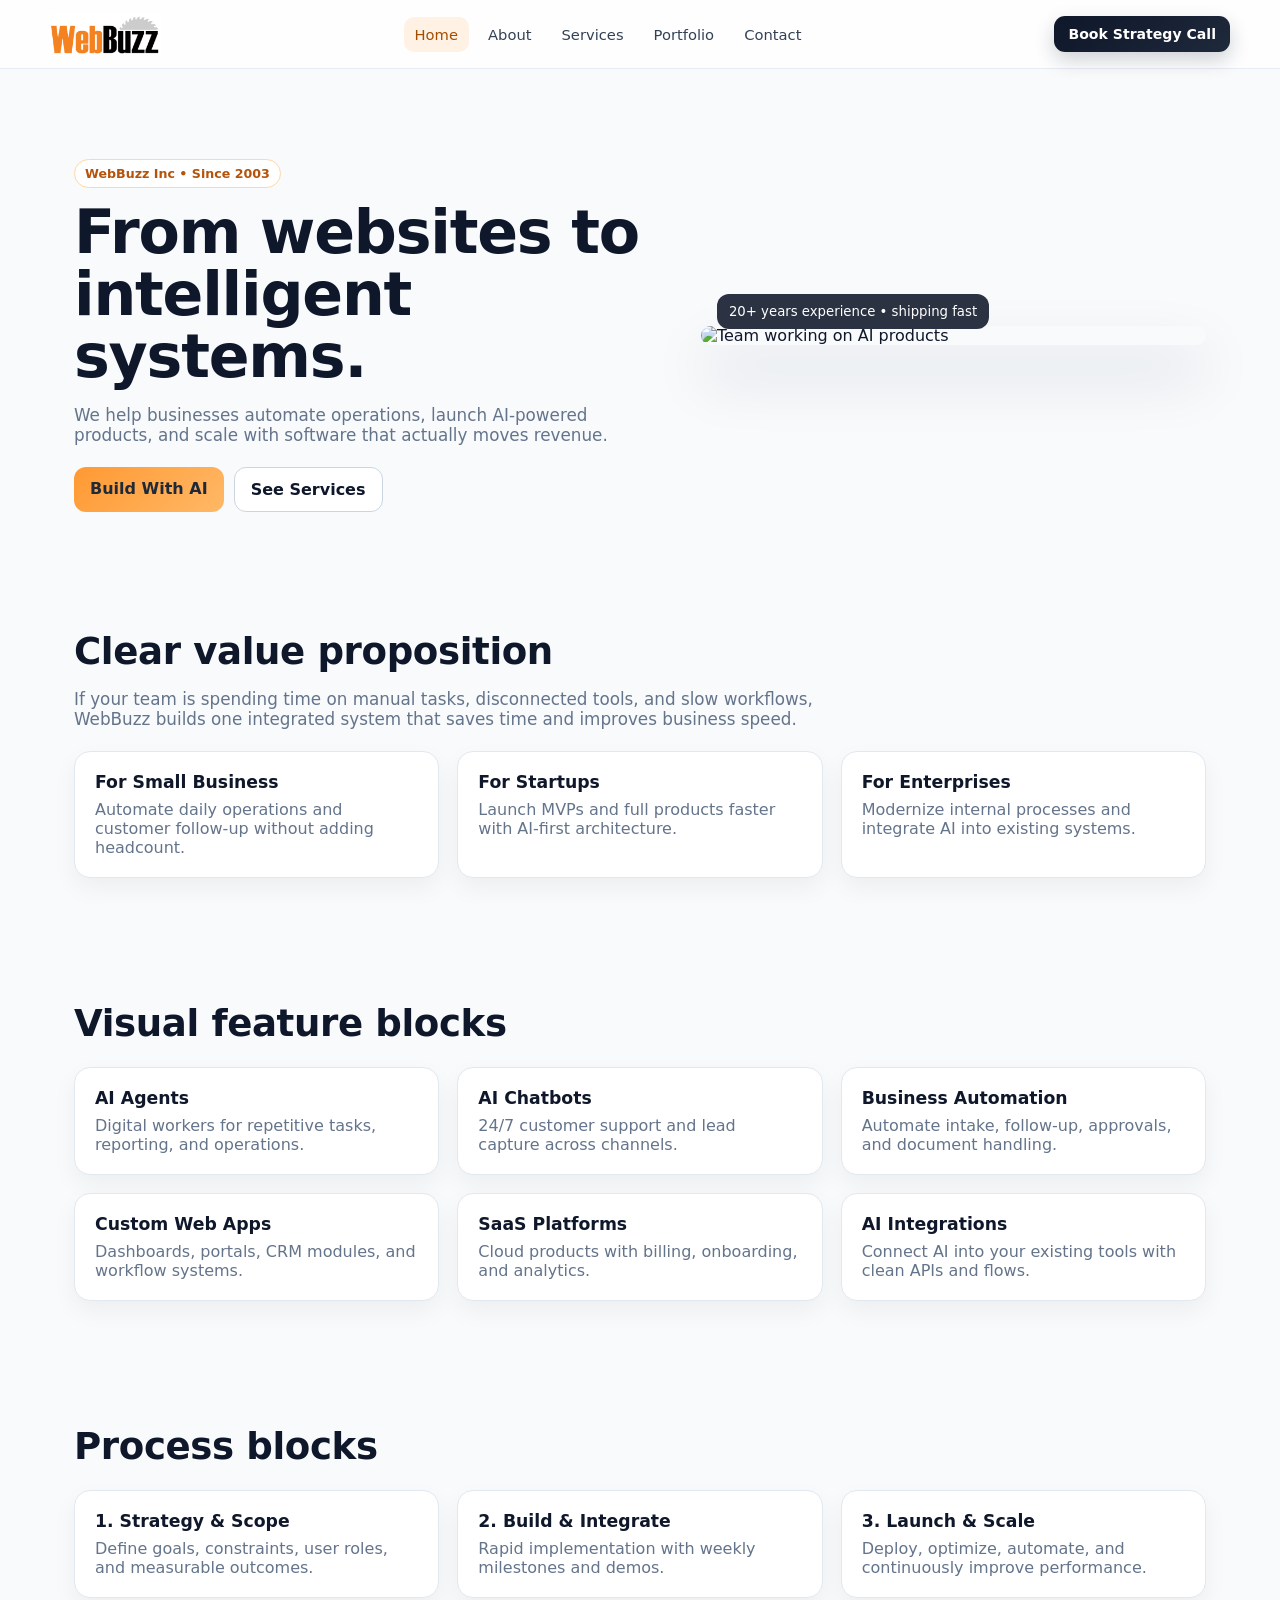
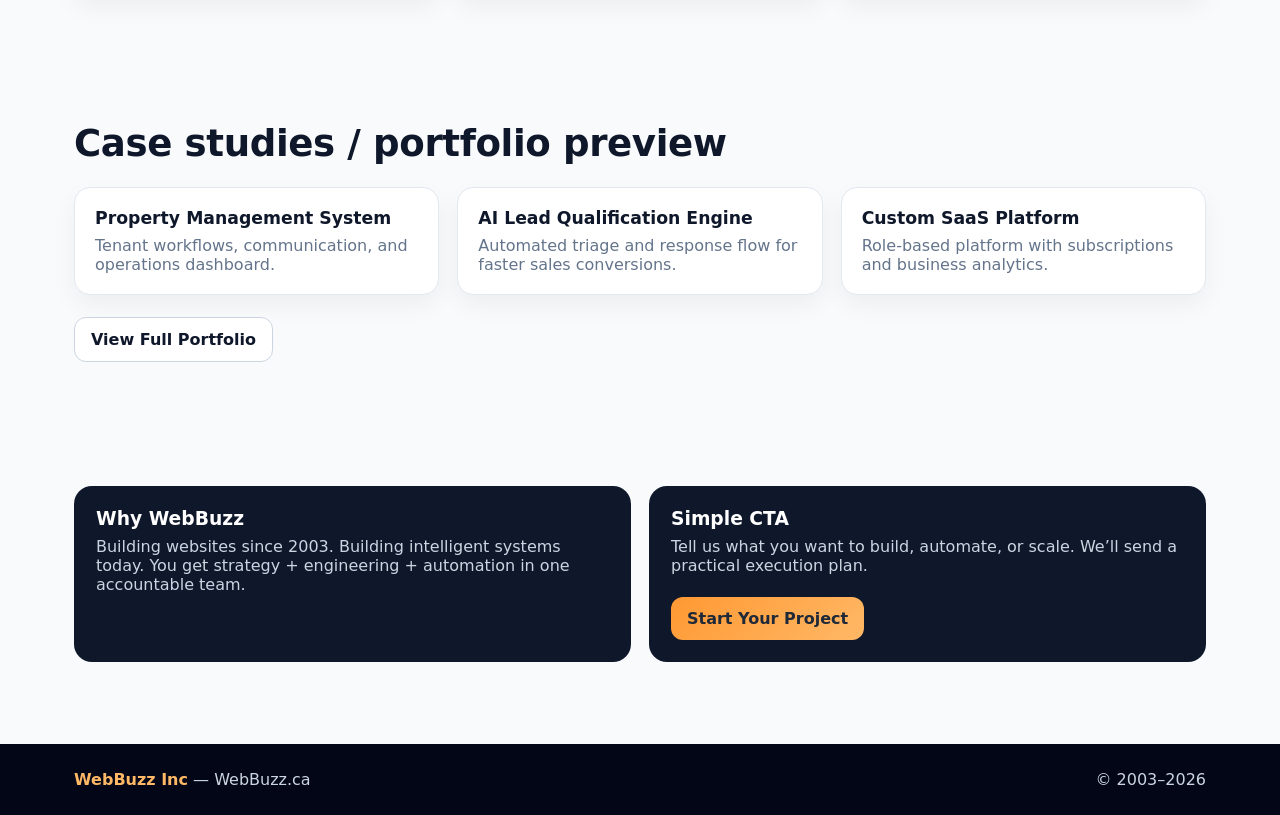
==== commit 0bd0eec9: "Expand homepage with rich content blocks and portfolio sections" ====
--- a/index.html
+++ b/index.html
@@ -1,7 +1,17 @@
 <!doctype html><html lang='en'><head><meta charset='UTF-8'><meta name='viewport' content='width=device-width,initial-scale=1'><title>WebBuzz | From Websites to Intelligent Systems</title><meta name='description' content='WebBuzz Inc builds AI-powered web apps, automation systems, and SaaS platforms.'><link rel='stylesheet' href='styles.css'></head><body>
 <header><div class='container nav'><a class='brand' href='index.html'><img src='assets/logo-png---f2731ce9-4fc7-46bf-8109-6ccbe7c74b71.pdf.png' alt='WebBuzz logo' onerror="this.style.display='none';this.nextElementSibling.style.display='inline'"/><span class='brand-fallback'>WebBuzz</span></a><nav class='menu'><a class='active' href='index.html'>Home</a><a href='about.html'>About</a><a href='services.html'>Services</a><a href='portfolio.html'>Portfolio</a><a href='contact.html'>Contact</a></nav><a class='nav-cta' href='contact.html'>Book Strategy Call</a></div></header>
+
 <section class='hero'><div class='container hero-grid'><div><span class='kicker'>WebBuzz Inc • Since 2003</span><h1>From websites to intelligent systems.</h1><p class='sub'>We help businesses automate operations, launch AI-powered products, and scale with software that actually moves revenue.</p><div class='cta'><a class='btn btn-primary' href='contact.html'>Build With AI</a><a class='btn btn-secondary' href='services.html'>See Services</a></div></div><div class='hero-media'><img src='https://images.pexels.com/photos/3861969/pexels-photo-3861969.jpeg?auto=compress&cs=tinysrgb&w=1400' alt='Team working on AI products'><div class='floating'>20+ years experience • shipping fast</div></div></div></section>
-<section><div class='container'><h2>What we build</h2><p class='sub'>Clear execution across AI, automation, and custom development.</p><div class='grid3'><article class='card'><h3>AI Agents & Chatbots</h3><p>Automate repetitive workflows and customer support with practical AI.</p></article><article class='card'><h3>Custom Web Platforms</h3><p>Dashboards, portals, and internal systems tailored to operations.</p></article><article class='card'><h3>SaaS Product Development</h3><p>Modern cloud products built for scale, speed, and maintainability.</p></article></div></div></section>
-<section><div class='container split'><div class='panel'><h3>Build With AI</h3><p>Turn ideas into launch-ready systems with clear weekly milestones.</p></div><div class='panel'><h3>Automate Your Business</h3><p>Reduce manual work and improve consistency across teams.</p></div></div></section>
+
+<section><div class='container'><h2>Clear value proposition</h2><p class='sub'>If your team is spending time on manual tasks, disconnected tools, and slow workflows, WebBuzz builds one integrated system that saves time and improves business speed.</p><div class='grid3'><article class='card'><h3>For Small Business</h3><p>Automate daily operations and customer follow-up without adding headcount.</p></article><article class='card'><h3>For Startups</h3><p>Launch MVPs and full products faster with AI-first architecture.</p></article><article class='card'><h3>For Enterprises</h3><p>Modernize internal processes and integrate AI into existing systems.</p></article></div></div></section>
+
+<section><div class='container'><h2>Visual feature blocks</h2><div class='grid3'><article class='card'><h3>AI Agents</h3><p>Digital workers for repetitive tasks, reporting, and operations.</p></article><article class='card'><h3>AI Chatbots</h3><p>24/7 customer support and lead capture across channels.</p></article><article class='card'><h3>Business Automation</h3><p>Automate intake, follow-up, approvals, and document handling.</p></article><article class='card'><h3>Custom Web Apps</h3><p>Dashboards, portals, CRM modules, and workflow systems.</p></article><article class='card'><h3>SaaS Platforms</h3><p>Cloud products with billing, onboarding, and analytics.</p></article><article class='card'><h3>AI Integrations</h3><p>Connect AI into your existing tools with clean APIs and flows.</p></article></div></div></section>
+
+<section><div class='container'><h2>Process blocks</h2><div class='grid3'><article class='card'><h3>1. Strategy & Scope</h3><p>Define goals, constraints, user roles, and measurable outcomes.</p></article><article class='card'><h3>2. Build & Integrate</h3><p>Rapid implementation with weekly milestones and demos.</p></article><article class='card'><h3>3. Launch & Scale</h3><p>Deploy, optimize, automate, and continuously improve performance.</p></article></div></div></section>
+
+<section><div class='container'><h2>Case studies / portfolio preview</h2><div class='grid3'><article class='card'><h3>Property Management System</h3><p>Tenant workflows, communication, and operations dashboard.</p></article><article class='card'><h3>AI Lead Qualification Engine</h3><p>Automated triage and response flow for faster sales conversions.</p></article><article class='card'><h3>Custom SaaS Platform</h3><p>Role-based platform with subscriptions and business analytics.</p></article></div><div class='cta'><a class='btn btn-secondary' href='portfolio.html'>View Full Portfolio</a></div></div></section>
+
+<section><div class='container split'><div class='panel'><h3>Why WebBuzz</h3><p>Building websites since 2003. Building intelligent systems today. You get strategy + engineering + automation in one accountable team.</p></div><div class='panel'><h3>Simple CTA</h3><p>Tell us what you want to build, automate, or scale. We’ll send a practical execution plan.</p><div class='cta'><a class='btn btn-primary' href='contact.html'>Start Your Project</a></div></div></div></section>
+
 <footer><div class='container foot'><div><span class='accent'>WebBuzz Inc</span> — WebBuzz.ca</div><div>© 2003–2026</div></div></footer>
 </body></html>
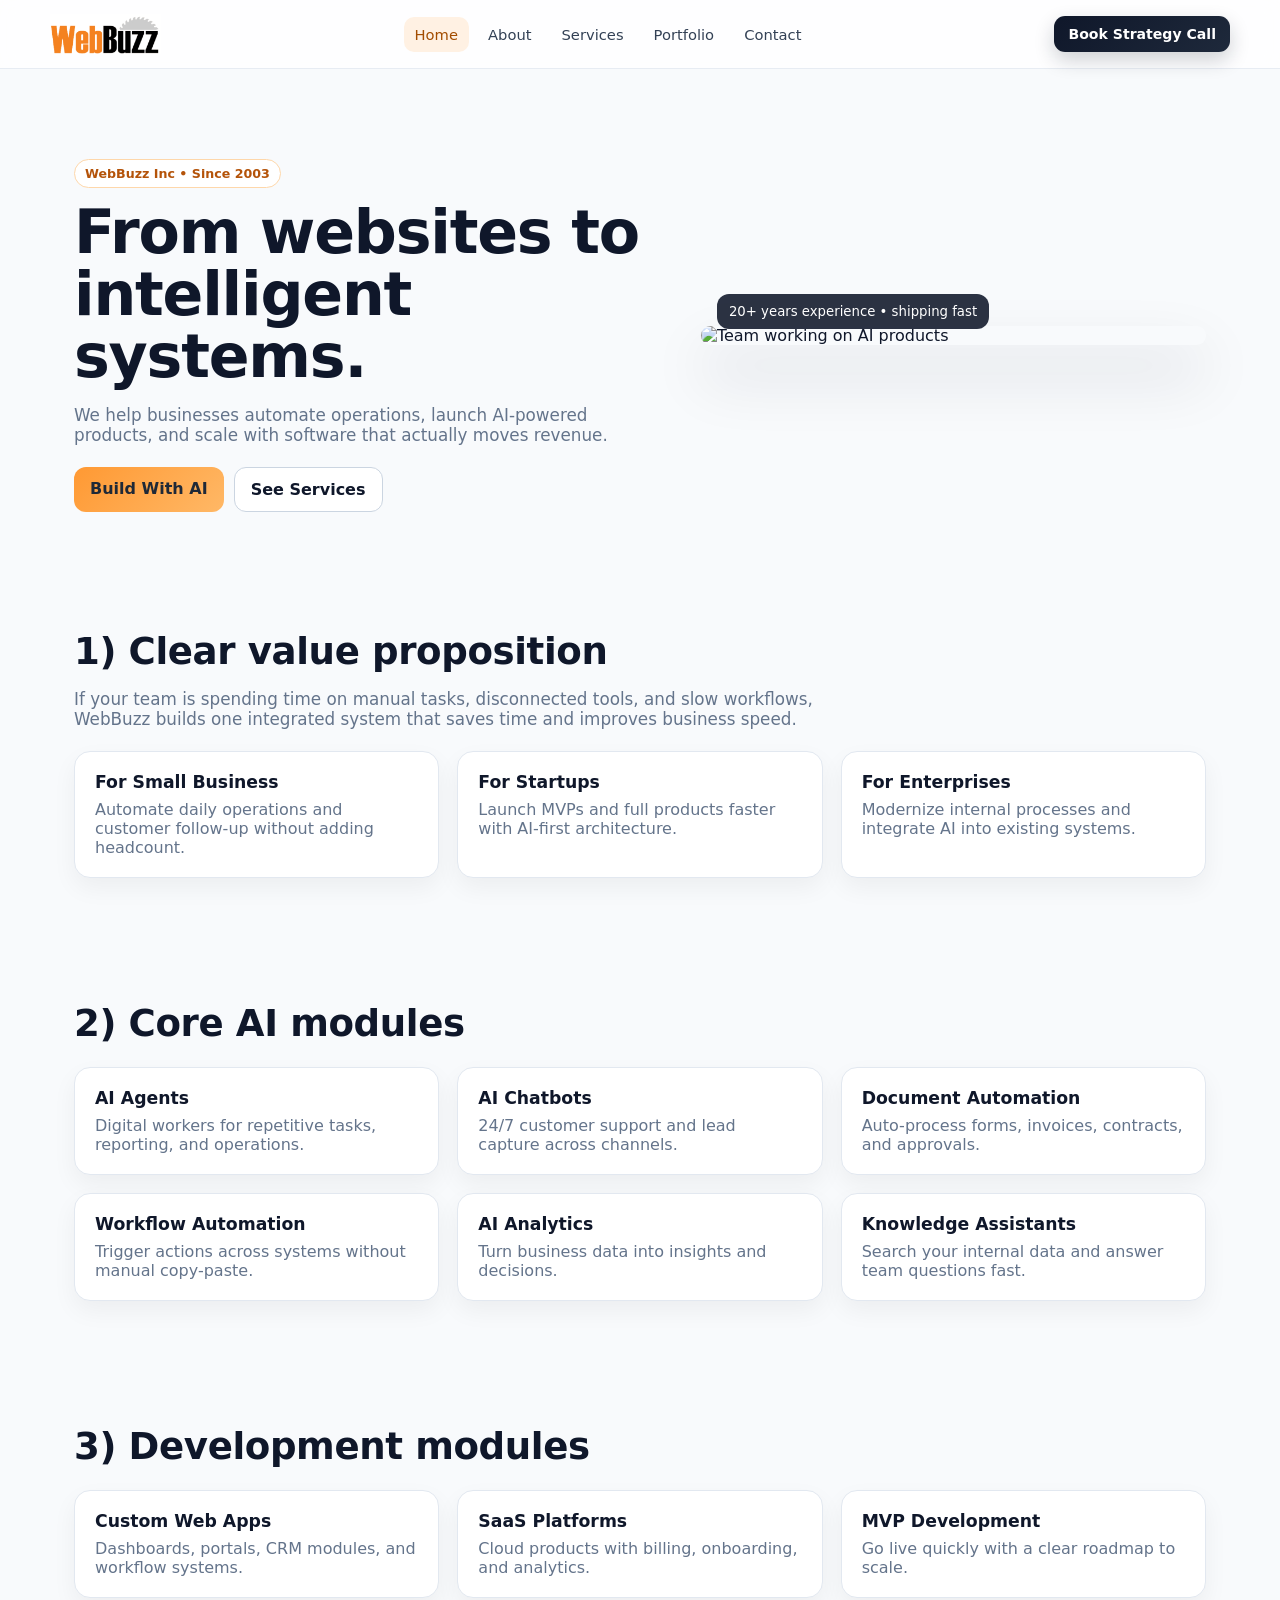
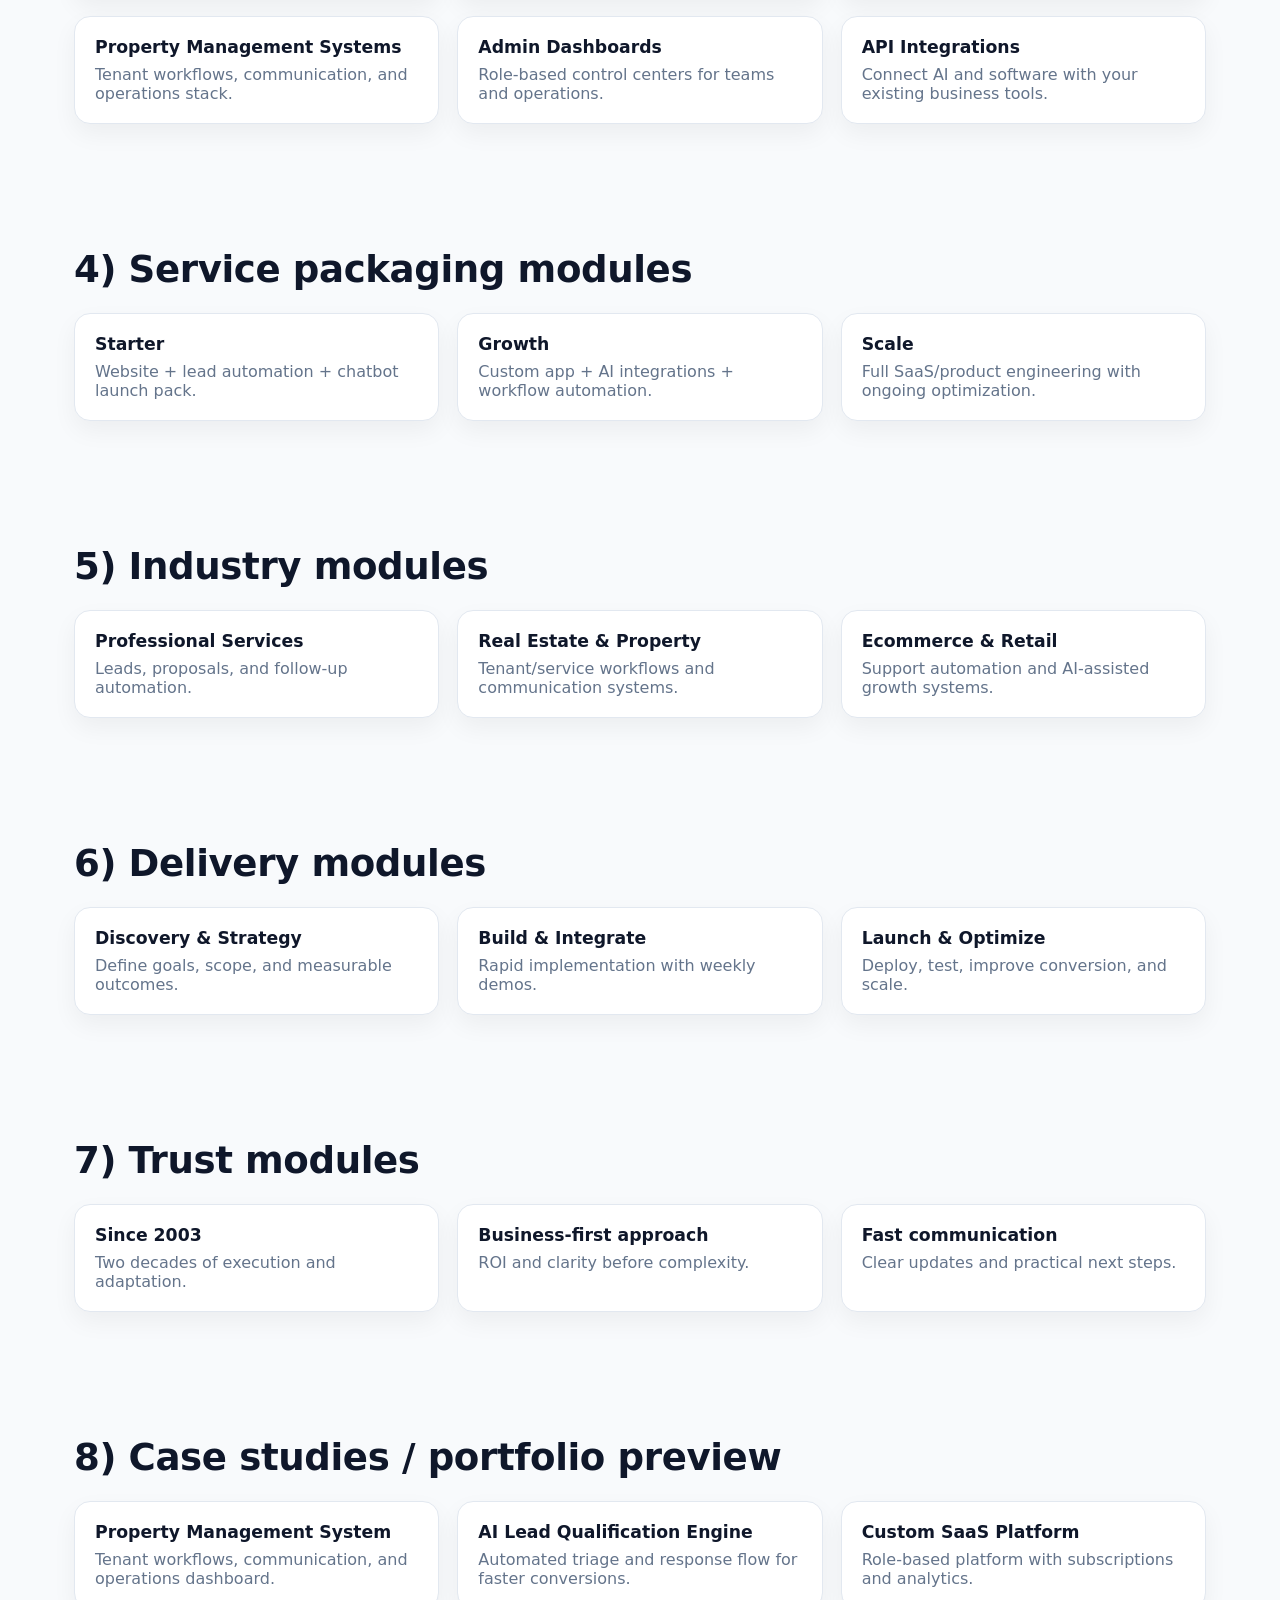
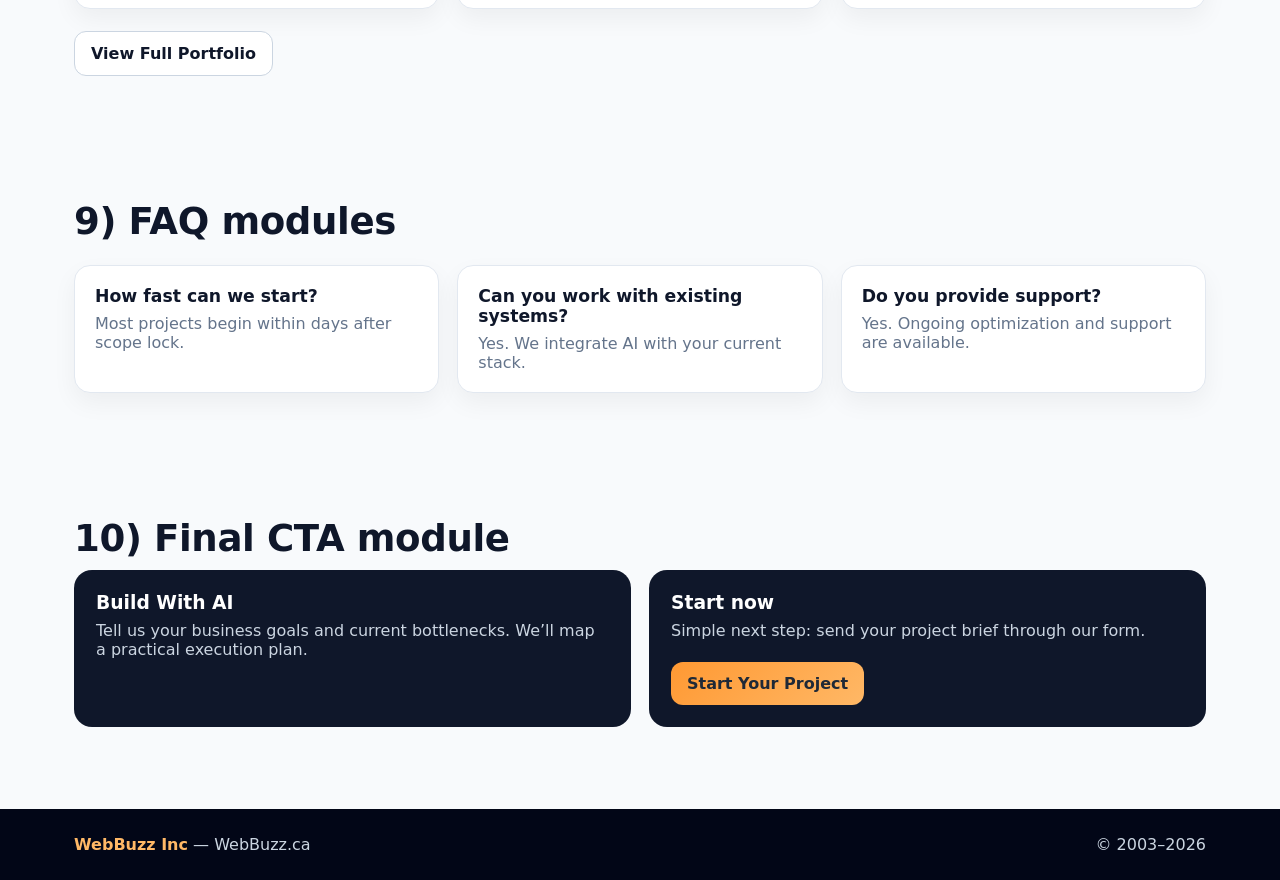
==== commit 4f04a2b0: "Homepage complete: full module-based layout with expanded sections" ====
--- a/index.html
+++ b/index.html
@@ -3,15 +3,25 @@
 
 <section class='hero'><div class='container hero-grid'><div><span class='kicker'>WebBuzz Inc • Since 2003</span><h1>From websites to intelligent systems.</h1><p class='sub'>We help businesses automate operations, launch AI-powered products, and scale with software that actually moves revenue.</p><div class='cta'><a class='btn btn-primary' href='contact.html'>Build With AI</a><a class='btn btn-secondary' href='services.html'>See Services</a></div></div><div class='hero-media'><img src='https://images.pexels.com/photos/3861969/pexels-photo-3861969.jpeg?auto=compress&cs=tinysrgb&w=1400' alt='Team working on AI products'><div class='floating'>20+ years experience • shipping fast</div></div></div></section>
 
-<section><div class='container'><h2>Clear value proposition</h2><p class='sub'>If your team is spending time on manual tasks, disconnected tools, and slow workflows, WebBuzz builds one integrated system that saves time and improves business speed.</p><div class='grid3'><article class='card'><h3>For Small Business</h3><p>Automate daily operations and customer follow-up without adding headcount.</p></article><article class='card'><h3>For Startups</h3><p>Launch MVPs and full products faster with AI-first architecture.</p></article><article class='card'><h3>For Enterprises</h3><p>Modernize internal processes and integrate AI into existing systems.</p></article></div></div></section>
+<section><div class='container'><h2>1) Clear value proposition</h2><p class='sub'>If your team is spending time on manual tasks, disconnected tools, and slow workflows, WebBuzz builds one integrated system that saves time and improves business speed.</p><div class='grid3'><article class='card'><h3>For Small Business</h3><p>Automate daily operations and customer follow-up without adding headcount.</p></article><article class='card'><h3>For Startups</h3><p>Launch MVPs and full products faster with AI-first architecture.</p></article><article class='card'><h3>For Enterprises</h3><p>Modernize internal processes and integrate AI into existing systems.</p></article></div></div></section>
 
-<section><div class='container'><h2>Visual feature blocks</h2><div class='grid3'><article class='card'><h3>AI Agents</h3><p>Digital workers for repetitive tasks, reporting, and operations.</p></article><article class='card'><h3>AI Chatbots</h3><p>24/7 customer support and lead capture across channels.</p></article><article class='card'><h3>Business Automation</h3><p>Automate intake, follow-up, approvals, and document handling.</p></article><article class='card'><h3>Custom Web Apps</h3><p>Dashboards, portals, CRM modules, and workflow systems.</p></article><article class='card'><h3>SaaS Platforms</h3><p>Cloud products with billing, onboarding, and analytics.</p></article><article class='card'><h3>AI Integrations</h3><p>Connect AI into your existing tools with clean APIs and flows.</p></article></div></div></section>
+<section><div class='container'><h2>2) Core AI modules</h2><div class='grid3'><article class='card'><h3>AI Agents</h3><p>Digital workers for repetitive tasks, reporting, and operations.</p></article><article class='card'><h3>AI Chatbots</h3><p>24/7 customer support and lead capture across channels.</p></article><article class='card'><h3>Document Automation</h3><p>Auto-process forms, invoices, contracts, and approvals.</p></article><article class='card'><h3>Workflow Automation</h3><p>Trigger actions across systems without manual copy-paste.</p></article><article class='card'><h3>AI Analytics</h3><p>Turn business data into insights and decisions.</p></article><article class='card'><h3>Knowledge Assistants</h3><p>Search your internal data and answer team questions fast.</p></article></div></div></section>
 
-<section><div class='container'><h2>Process blocks</h2><div class='grid3'><article class='card'><h3>1. Strategy & Scope</h3><p>Define goals, constraints, user roles, and measurable outcomes.</p></article><article class='card'><h3>2. Build & Integrate</h3><p>Rapid implementation with weekly milestones and demos.</p></article><article class='card'><h3>3. Launch & Scale</h3><p>Deploy, optimize, automate, and continuously improve performance.</p></article></div></div></section>
+<section><div class='container'><h2>3) Development modules</h2><div class='grid3'><article class='card'><h3>Custom Web Apps</h3><p>Dashboards, portals, CRM modules, and workflow systems.</p></article><article class='card'><h3>SaaS Platforms</h3><p>Cloud products with billing, onboarding, and analytics.</p></article><article class='card'><h3>MVP Development</h3><p>Go live quickly with a clear roadmap to scale.</p></article><article class='card'><h3>Property Management Systems</h3><p>Tenant workflows, communication, and operations stack.</p></article><article class='card'><h3>Admin Dashboards</h3><p>Role-based control centers for teams and operations.</p></article><article class='card'><h3>API Integrations</h3><p>Connect AI and software with your existing business tools.</p></article></div></div></section>
 
-<section><div class='container'><h2>Case studies / portfolio preview</h2><div class='grid3'><article class='card'><h3>Property Management System</h3><p>Tenant workflows, communication, and operations dashboard.</p></article><article class='card'><h3>AI Lead Qualification Engine</h3><p>Automated triage and response flow for faster sales conversions.</p></article><article class='card'><h3>Custom SaaS Platform</h3><p>Role-based platform with subscriptions and business analytics.</p></article></div><div class='cta'><a class='btn btn-secondary' href='portfolio.html'>View Full Portfolio</a></div></div></section>
+<section><div class='container'><h2>4) Service packaging modules</h2><div class='grid3'><article class='card'><h3>Starter</h3><p>Website + lead automation + chatbot launch pack.</p></article><article class='card'><h3>Growth</h3><p>Custom app + AI integrations + workflow automation.</p></article><article class='card'><h3>Scale</h3><p>Full SaaS/product engineering with ongoing optimization.</p></article></div></div></section>
 
-<section><div class='container split'><div class='panel'><h3>Why WebBuzz</h3><p>Building websites since 2003. Building intelligent systems today. You get strategy + engineering + automation in one accountable team.</p></div><div class='panel'><h3>Simple CTA</h3><p>Tell us what you want to build, automate, or scale. We’ll send a practical execution plan.</p><div class='cta'><a class='btn btn-primary' href='contact.html'>Start Your Project</a></div></div></div></section>
+<section><div class='container'><h2>5) Industry modules</h2><div class='grid3'><article class='card'><h3>Professional Services</h3><p>Leads, proposals, and follow-up automation.</p></article><article class='card'><h3>Real Estate & Property</h3><p>Tenant/service workflows and communication systems.</p></article><article class='card'><h3>Ecommerce & Retail</h3><p>Support automation and AI-assisted growth systems.</p></article></div></div></section>
+
+<section><div class='container'><h2>6) Delivery modules</h2><div class='grid3'><article class='card'><h3>Discovery & Strategy</h3><p>Define goals, scope, and measurable outcomes.</p></article><article class='card'><h3>Build & Integrate</h3><p>Rapid implementation with weekly demos.</p></article><article class='card'><h3>Launch & Optimize</h3><p>Deploy, test, improve conversion, and scale.</p></article></div></div></section>
+
+<section><div class='container'><h2>7) Trust modules</h2><div class='grid3'><article class='card'><h3>Since 2003</h3><p>Two decades of execution and adaptation.</p></article><article class='card'><h3>Business-first approach</h3><p>ROI and clarity before complexity.</p></article><article class='card'><h3>Fast communication</h3><p>Clear updates and practical next steps.</p></article></div></div></section>
+
+<section><div class='container'><h2>8) Case studies / portfolio preview</h2><div class='grid3'><article class='card'><h3>Property Management System</h3><p>Tenant workflows, communication, and operations dashboard.</p></article><article class='card'><h3>AI Lead Qualification Engine</h3><p>Automated triage and response flow for faster conversions.</p></article><article class='card'><h3>Custom SaaS Platform</h3><p>Role-based platform with subscriptions and analytics.</p></article></div><div class='cta'><a class='btn btn-secondary' href='portfolio.html'>View Full Portfolio</a></div></div></section>
+
+<section><div class='container'><h2>9) FAQ modules</h2><div class='grid3'><article class='card'><h3>How fast can we start?</h3><p>Most projects begin within days after scope lock.</p></article><article class='card'><h3>Can you work with existing systems?</h3><p>Yes. We integrate AI with your current stack.</p></article><article class='card'><h3>Do you provide support?</h3><p>Yes. Ongoing optimization and support are available.</p></article></div></div></section>
+
+<section><div class='container'><h2>10) Final CTA module</h2><div class='split'><div class='panel'><h3>Build With AI</h3><p>Tell us your business goals and current bottlenecks. We’ll map a practical execution plan.</p></div><div class='panel'><h3>Start now</h3><p>Simple next step: send your project brief through our form.</p><div class='cta'><a class='btn btn-primary' href='contact.html'>Start Your Project</a></div></div></div></div></section>
 
 <footer><div class='container foot'><div><span class='accent'>WebBuzz Inc</span> — WebBuzz.ca</div><div>© 2003–2026</div></div></footer>
 </body></html>
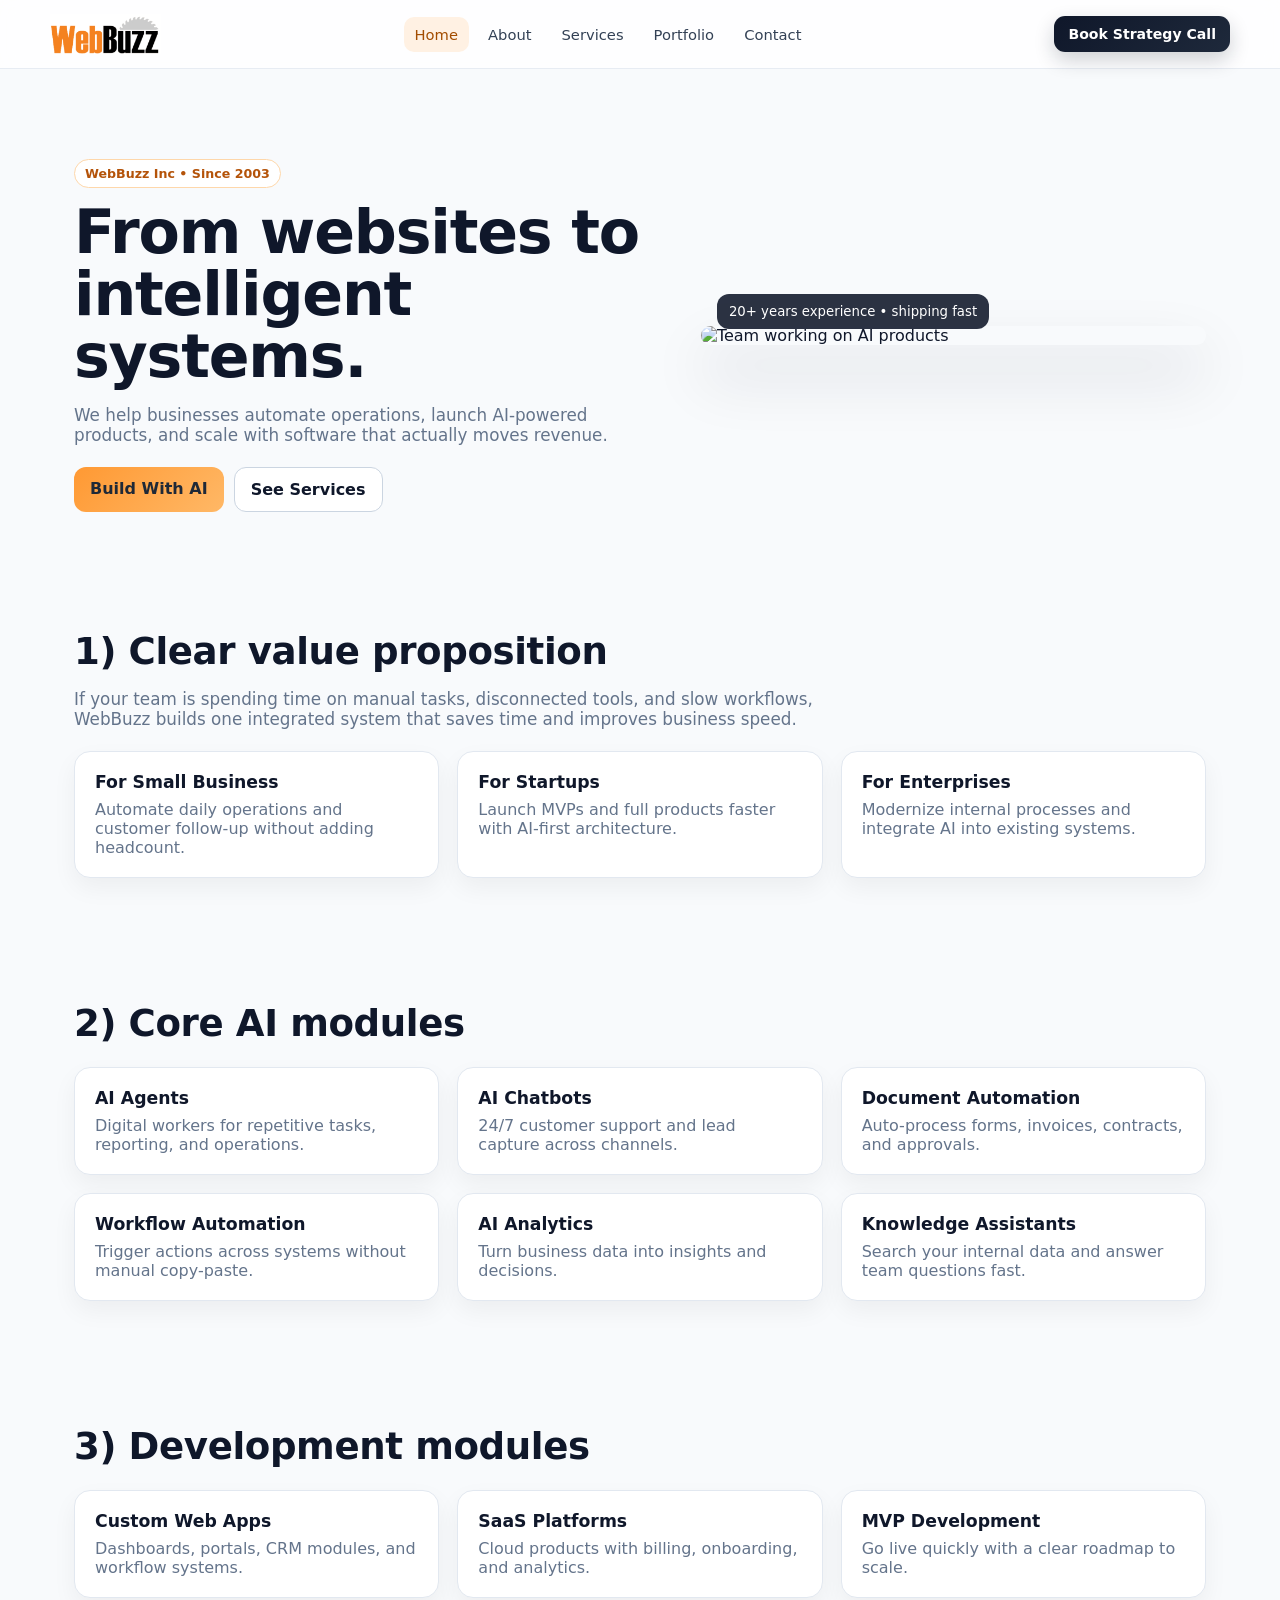
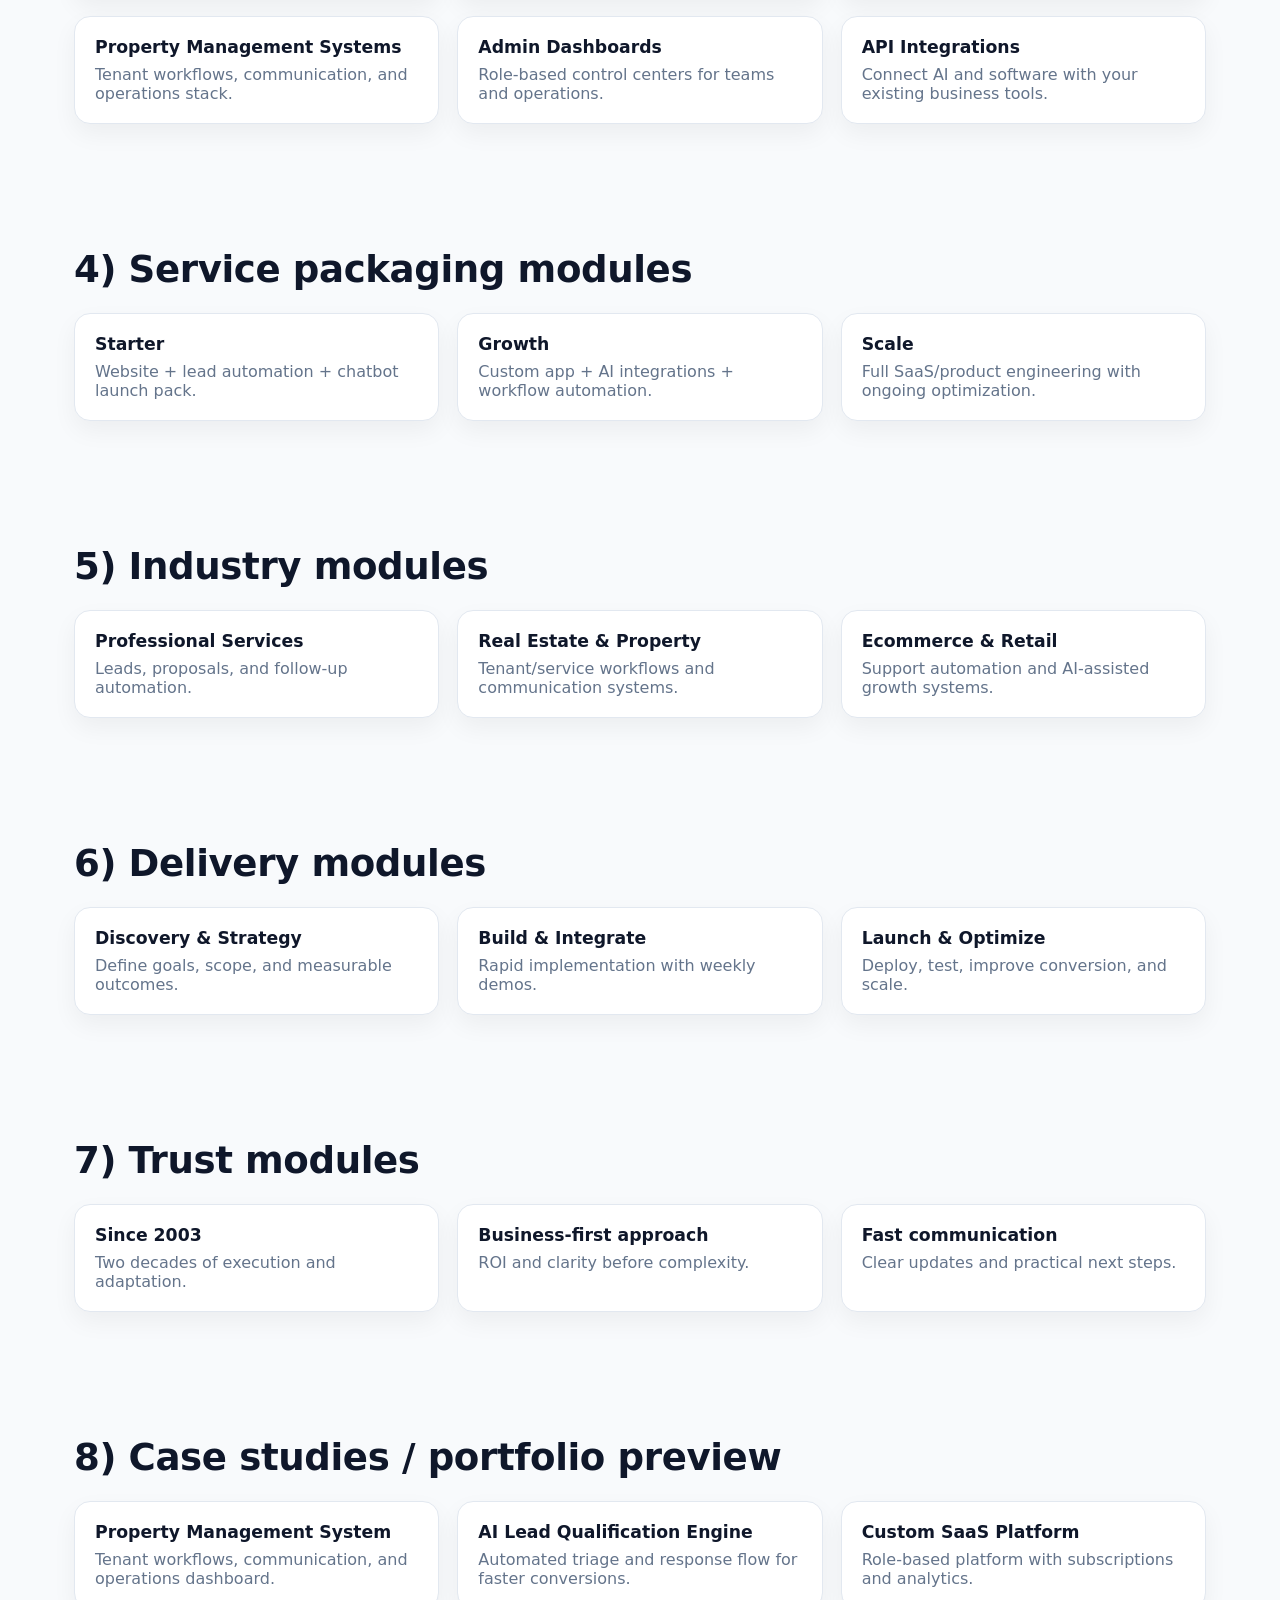
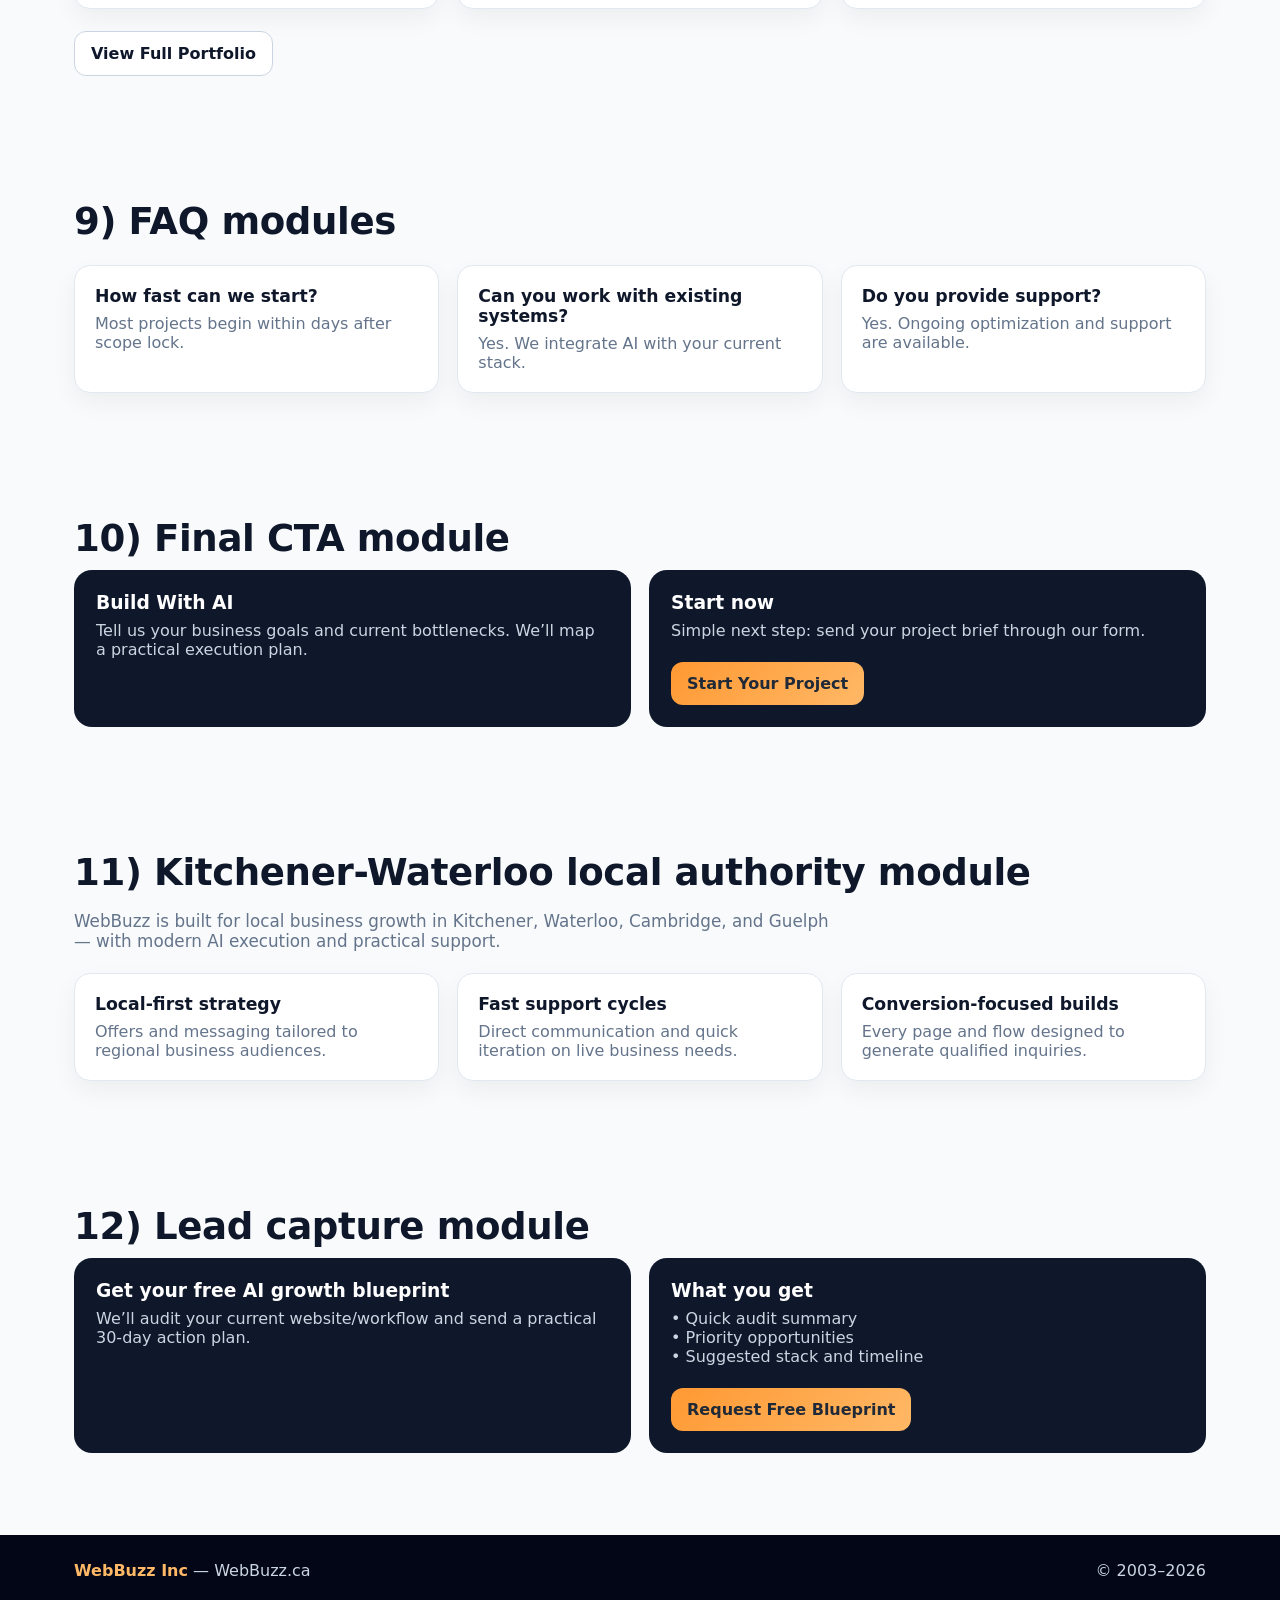
==== commit 2808e7ca: "Homepage: add local authority and lead capture modules for KW market" ====
--- a/index.html
+++ b/index.html
@@ -23,5 +23,10 @@
 
 <section><div class='container'><h2>10) Final CTA module</h2><div class='split'><div class='panel'><h3>Build With AI</h3><p>Tell us your business goals and current bottlenecks. We’ll map a practical execution plan.</p></div><div class='panel'><h3>Start now</h3><p>Simple next step: send your project brief through our form.</p><div class='cta'><a class='btn btn-primary' href='contact.html'>Start Your Project</a></div></div></div></div></section>
 
+
+<section><div class='container'><h2>11) Kitchener-Waterloo local authority module</h2><p class='sub'>WebBuzz is built for local business growth in Kitchener, Waterloo, Cambridge, and Guelph — with modern AI execution and practical support.</p><div class='grid3'><article class='card'><h3>Local-first strategy</h3><p>Offers and messaging tailored to regional business audiences.</p></article><article class='card'><h3>Fast support cycles</h3><p>Direct communication and quick iteration on live business needs.</p></article><article class='card'><h3>Conversion-focused builds</h3><p>Every page and flow designed to generate qualified inquiries.</p></article></div></div></section>
+
+<section><div class='container'><h2>12) Lead capture module</h2><div class='split'><div class='panel'><h3>Get your free AI growth blueprint</h3><p>We’ll audit your current website/workflow and send a practical 30-day action plan.</p></div><div class='panel'><h3>What you get</h3><p>• Quick audit summary<br>• Priority opportunities<br>• Suggested stack and timeline</p><div class='cta'><a class='btn btn-primary' href='contact.html'>Request Free Blueprint</a></div></div></div></div></section>
+
 <footer><div class='container foot'><div><span class='accent'>WebBuzz Inc</span> — WebBuzz.ca</div><div>© 2003–2026</div></div></footer>
 </body></html>
